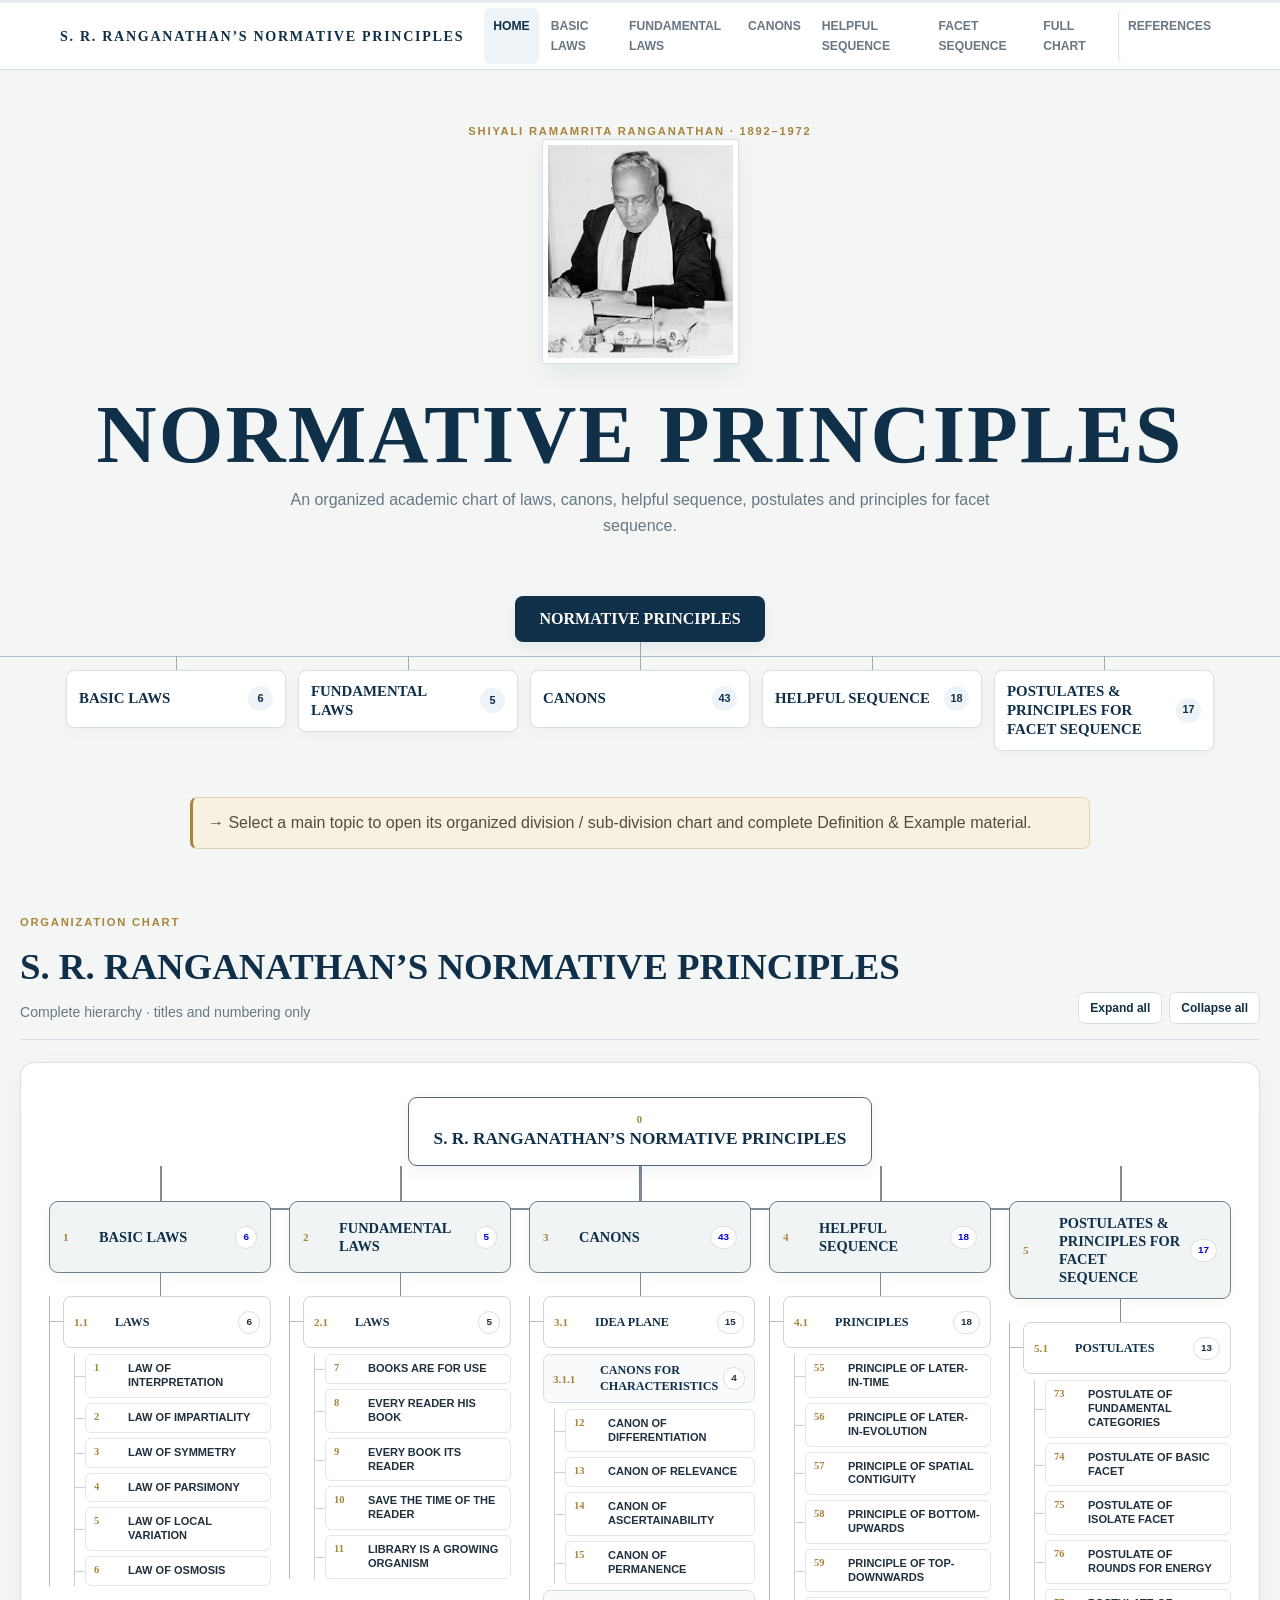
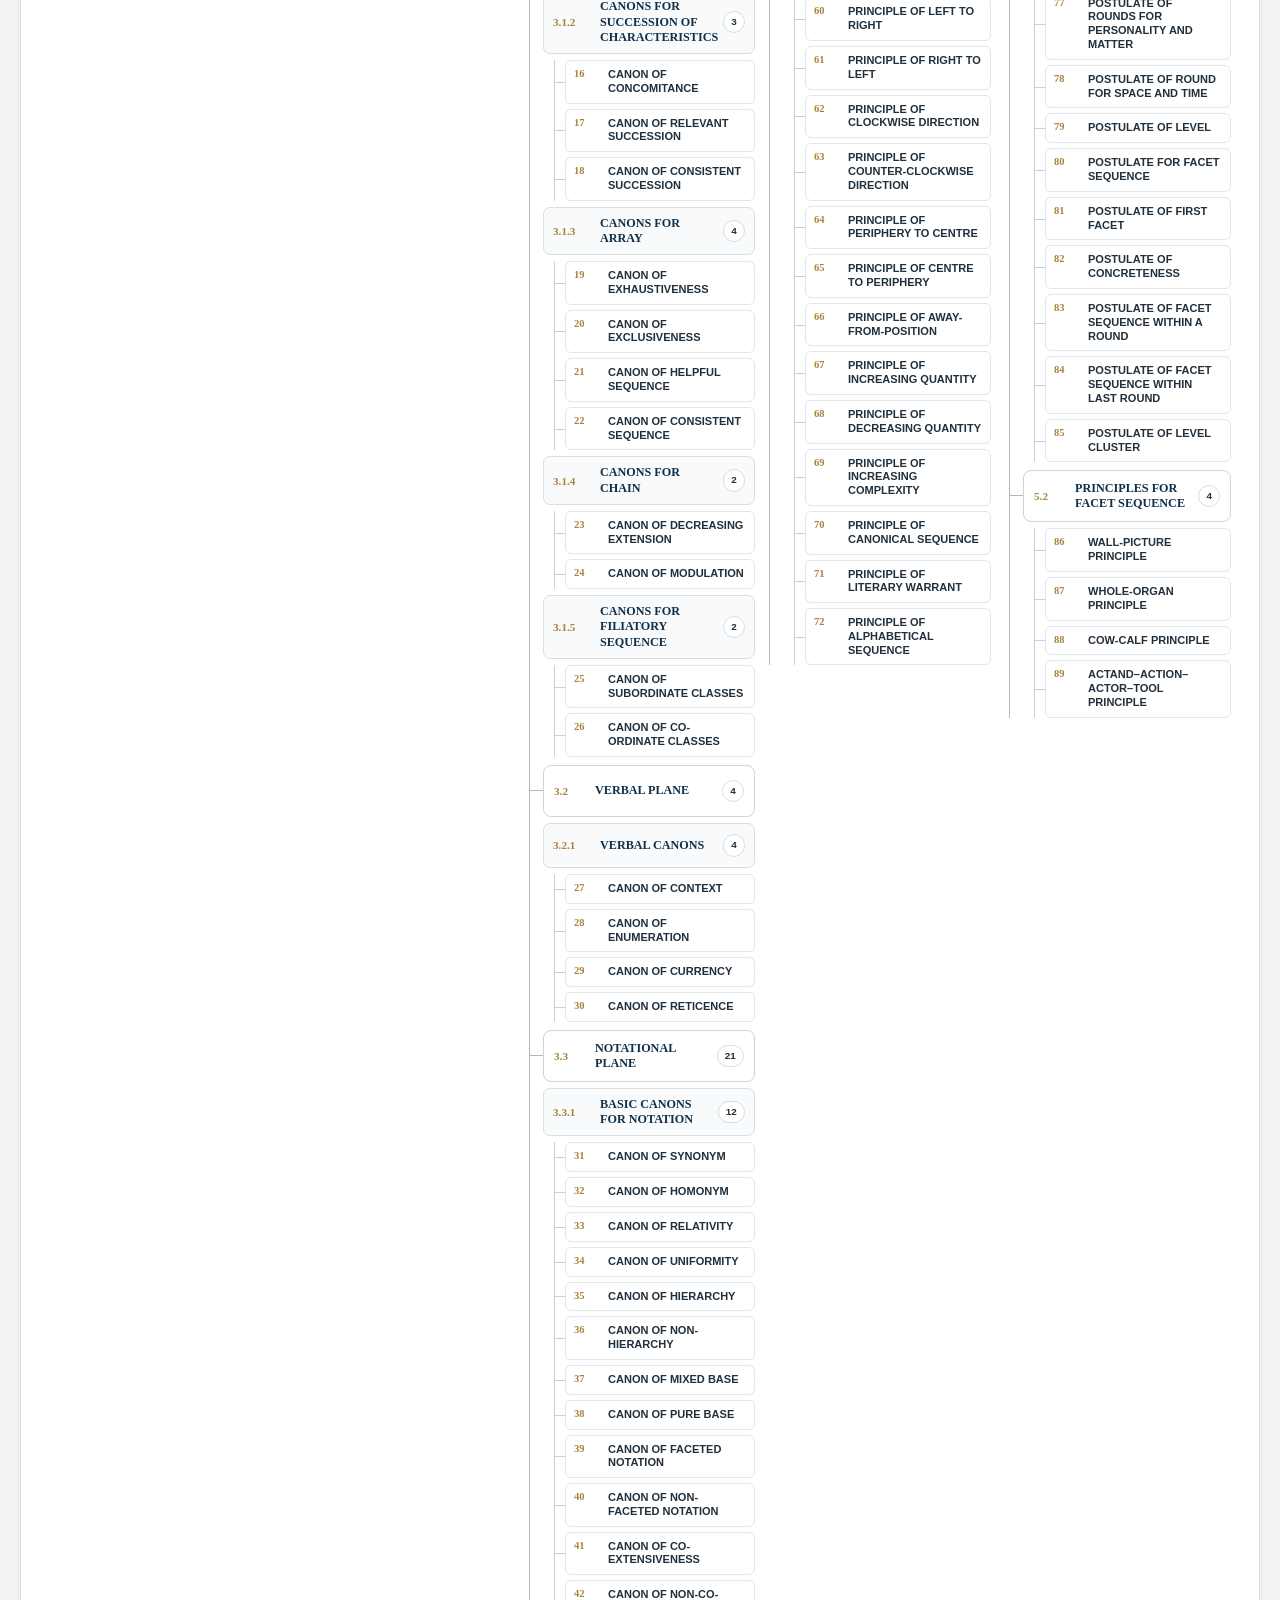
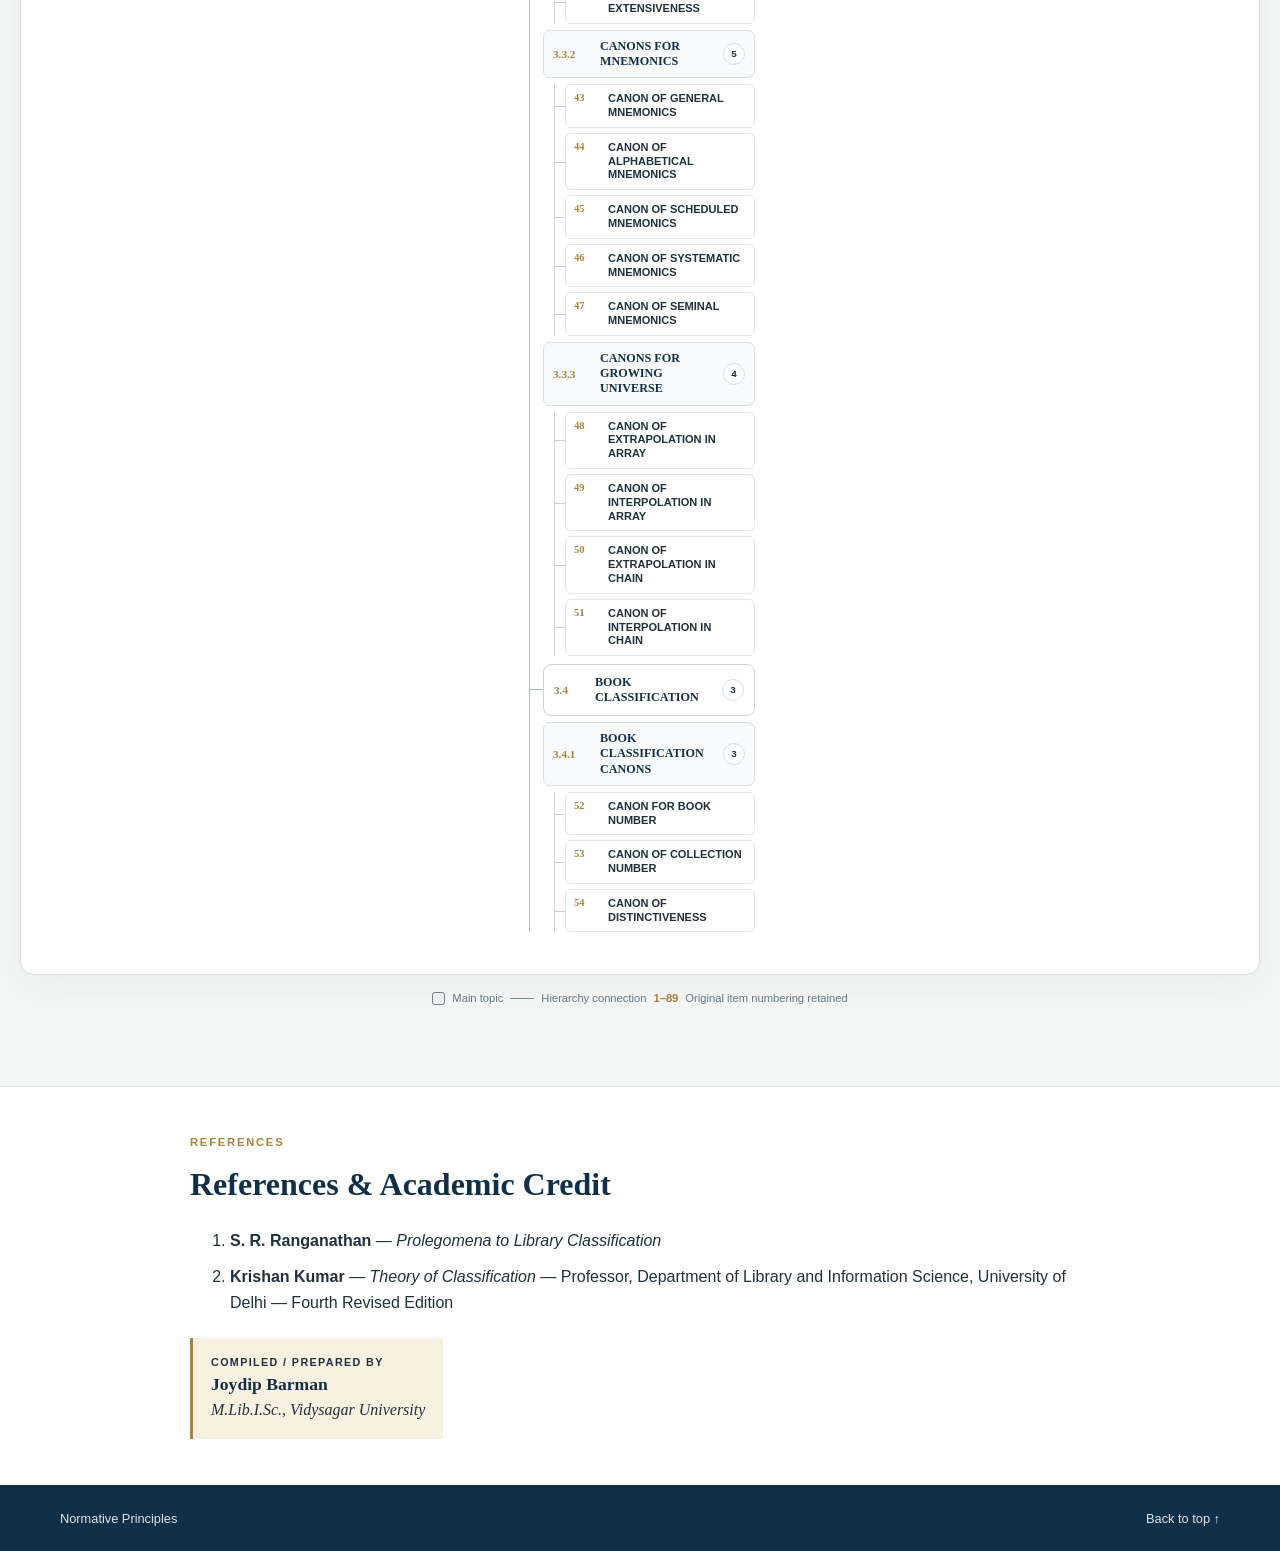
==== index.html @ 0e92a892 "Add files via upload" ====
<!doctype html>
<!DOCTYPE html>
<!DOCTYPE html>
<!DOCTYPE html>
<!DOCTYPE html>
<!DOCTYPE html>
<!DOCTYPE html>
<!DOCTYPE html>
<html lang="en">
 <head>
  <meta charset="utf-8"/>
  <meta content="width=device-width,initial-scale=1" name="viewport"/>
  <title>
   Normative Principles
  </title>
  <link href="style.css" rel="stylesheet"/>
 </head>
 <body id="top">
  <header class="site-header">
   <div class="progress">
    <span>
    </span>
   </div>
   <div class="nav-wrap">
    <a class="brand" href="index.html">
     S. R. RANGANATHAN&rsquo;S NORMATIVE PRINCIPLES
    </a>
    <button aria-controls="nav" aria-expanded="false" aria-label="Open navigation" class="menu-dots" type="button">
     <i>
     </i>
     <i>
     </i>
     <i>
     </i>
    </button>
    <nav id="nav">
     <a class="active" href="index.html">
      HOME
     </a>
     <a class="" href="basic-laws.html">
      BASIC LAWS
     </a>
     <a class="" href="fundamental-laws.html">
      FUNDAMENTAL LAWS
     </a>
     <a class="" href="canons.html">
      CANONS
     </a>
     <a class="" href="helpful-sequence.html">
      HELPFUL SEQUENCE
     </a>
     <a class="" href="facet-sequence.html">
      FACET SEQUENCE
     </a>
     <a href="full-chart.html">
      FULL CHART
     </a>
     <a class="ref-link" href="#references">
      REFERENCES
     </a>
    </nav>
   </div>
  </header>
  <main>
   <section class="home container">
    <div class="eyebrow">
     SHIYALI RAMAMRITA RANGANATHAN &middot; 1892&ndash;1972
    </div>
    <img alt="Shiyali Ramamrita Ranganathan" class="portrait" src="ranganathan.gif"/>
    <h1>
     NORMATIVE PRINCIPLES
    </h1>
    <p class="subtitle">
     An organized academic chart of laws, canons, helpful sequence, postulates and principles for facet sequence.
    </p>
   </section>
   <section aria-label="Normative Principles hierarchy" class="org-chart home-org-chart">
    <div class="org-root">
     NORMATIVE PRINCIPLES
    </div>
    <div class="org-trunk">
    </div>
    <ul class="tree-root home-tree-root">
     <li class="tree-group">
      <a class="tree-branch tree-link" href="basic-laws.html">
       <strong>
        BASIC LAWS
       </strong>
       <span class="tree-count">
        6
       </span>
      </a>
     </li>
     <li class="tree-group">
      <a class="tree-branch tree-link" href="fundamental-laws.html">
       <strong>
        FUNDAMENTAL LAWS
       </strong>
       <span class="tree-count">
        5
       </span>
      </a>
     </li>
     <li class="tree-group">
      <a class="tree-branch tree-link" href="canons.html">
       <strong>
        CANONS
       </strong>
       <span class="tree-count">
        43
       </span>
      </a>
     </li>
     <li class="tree-group">
      <a class="tree-branch tree-link" href="helpful-sequence.html">
       <strong>
        HELPFUL SEQUENCE
       </strong>
       <span class="tree-count">
        18
       </span>
      </a>
     </li>
     <li class="tree-group">
      <a class="tree-branch tree-link" href="facet-sequence.html">
       <strong>
        POSTULATES &amp; PRINCIPLES FOR FACET SEQUENCE
       </strong>
       <span class="tree-count">
        17
       </span>
      </a>
     </li>
    </ul>
   </section>
   <section class="container narrow page-note">
    &rarr; Select a main topic to open its organized division / sub-division chart and complete Definition &amp; Example material.
   </section>
   <section class="dedicated-chart" id="full-tree">
    <div class="dedicated-chart-head">
     <div>
      <div class="label">
       ORGANIZATION CHART
      </div>
      <h2>
       S. R. RANGANATHAN&rsquo;S NORMATIVE PRINCIPLES
      </h2>
      <p>
       Complete hierarchy &middot; titles and numbering only
      </p>
     </div>
     <div class="chart-actions">
      <button class="chart-action" data-chart="expand" type="button">
       Expand all
      </button>
      <button class="chart-action" data-chart="collapse" type="button">
       Collapse all
      </button>
     </div>
    </div>
    <div class="dedicated-chart-canvas">
     <div class="chart-root-box">
      <span>
       0
      </span>
      <strong>
       S. R. RANGANATHAN&rsquo;S NORMATIVE PRINCIPLES
      </strong>
     </div>
     <div class="root-stem">
     </div>
     <div class="main-rail">
     </div>
     <div class="main-cards">
      <article class="org-main-card">
       <a class="org-main-head" href="basic-laws.html">
        <span class="org-main-code">
         1
        </span>
        <span class="org-main-title">
         BASIC LAWS
        </span>
        <span class="org-main-count">
         6
        </span>
       </a>
       <div class="org-main-line">
       </div>
       <div class="org-divisions">
        <div class="org-division">
         <div class="org-division-head">
          <span class="org-code">
           1.1
          </span>
          <strong>
           LAWS
          </strong>
          <span class="org-total">
           6
          </span>
         </div>
         <div class="org-leaves">
          <a class="org-leaf" href="basic-laws.html#item-1">
           <span>
            1
           </span>
           <strong>
            LAW OF INTERPRETATION
           </strong>
          </a>
          <a class="org-leaf" href="basic-laws.html#item-2">
           <span>
            2
           </span>
           <strong>
            LAW OF IMPARTIALITY
           </strong>
          </a>
          <a class="org-leaf" href="basic-laws.html#item-3">
           <span>
            3
           </span>
           <strong>
            LAW OF SYMMETRY
           </strong>
          </a>
          <a class="org-leaf" href="basic-laws.html#item-4">
           <span>
            4
           </span>
           <strong>
            LAW OF PARSIMONY
           </strong>
          </a>
          <a class="org-leaf" href="basic-laws.html#item-5">
           <span>
            5
           </span>
           <strong>
            LAW OF LOCAL VARIATION
           </strong>
          </a>
          <a class="org-leaf" href="basic-laws.html#item-6">
           <span>
            6
           </span>
           <strong>
            LAW OF OSMOSIS
           </strong>
          </a>
         </div>
        </div>
       </div>
      </article>
      <article class="org-main-card">
       <a class="org-main-head" href="fundamental-laws.html">
        <span class="org-main-code">
         2
        </span>
        <span class="org-main-title">
         FUNDAMENTAL LAWS
        </span>
        <span class="org-main-count">
         5
        </span>
       </a>
       <div class="org-main-line">
       </div>
       <div class="org-divisions">
        <div class="org-division">
         <div class="org-division-head">
          <span class="org-code">
           2.1
          </span>
          <strong>
           LAWS
          </strong>
          <span class="org-total">
           5
          </span>
         </div>
         <div class="org-leaves">
          <a class="org-leaf" href="fundamental-laws.html#item-7">
           <span>
            7
           </span>
           <strong>
            BOOKS ARE FOR USE
           </strong>
          </a>
          <a class="org-leaf" href="fundamental-laws.html#item-8">
           <span>
            8
           </span>
           <strong>
            EVERY READER HIS BOOK
           </strong>
          </a>
          <a class="org-leaf" href="fundamental-laws.html#item-9">
           <span>
            9
           </span>
           <strong>
            EVERY BOOK ITS READER
           </strong>
          </a>
          <a class="org-leaf" href="fundamental-laws.html#item-10">
           <span>
            10
           </span>
           <strong>
            SAVE THE TIME OF THE READER
           </strong>
          </a>
          <a class="org-leaf" href="fundamental-laws.html#item-11">
           <span>
            11
           </span>
           <strong>
            LIBRARY IS A GROWING ORGANISM
           </strong>
          </a>
         </div>
        </div>
       </div>
      </article>
      <article class="org-main-card">
       <a class="org-main-head" href="canons.html">
        <span class="org-main-code">
         3
        </span>
        <span class="org-main-title">
         CANONS
        </span>
        <span class="org-main-count">
         43
        </span>
       </a>
       <div class="org-main-line">
       </div>
       <div class="org-divisions">
        <div class="org-division">
         <div class="org-division-head">
          <span class="org-code">
           3.1
          </span>
          <strong>
           IDEA PLANE
          </strong>
          <span class="org-total">
           15
          </span>
         </div>
         <div class="org-subdivision">
          <div class="org-sub-head">
           <span class="org-code">
            3.1.1
           </span>
           <strong>
            CANONS FOR CHARACTERISTICS
           </strong>
           <span class="org-total">
            4
           </span>
          </div>
          <div class="org-leaves">
           <a class="org-leaf" href="canons.html#item-12">
            <span>
             12
            </span>
            <strong>
             CANON OF DIFFERENTIATION
            </strong>
           </a>
           <a class="org-leaf" href="canons.html#item-13">
            <span>
             13
            </span>
            <strong>
             CANON OF RELEVANCE
            </strong>
           </a>
           <a class="org-leaf" href="canons.html#item-14">
            <span>
             14
            </span>
            <strong>
             CANON OF ASCERTAINABILITY
            </strong>
           </a>
           <a class="org-leaf" href="canons.html#item-15">
            <span>
             15
            </span>
            <strong>
             CANON OF PERMANENCE
            </strong>
           </a>
          </div>
         </div>
         <div class="org-subdivision">
          <div class="org-sub-head">
           <span class="org-code">
            3.1.2
           </span>
           <strong>
            CANONS FOR SUCCESSION OF CHARACTERISTICS
           </strong>
           <span class="org-total">
            3
           </span>
          </div>
          <div class="org-leaves">
           <a class="org-leaf" href="canons.html#item-16">
            <span>
             16
            </span>
            <strong>
             CANON OF CONCOMITANCE
            </strong>
           </a>
           <a class="org-leaf" href="canons.html#item-17">
            <span>
             17
            </span>
            <strong>
             CANON OF RELEVANT SUCCESSION
            </strong>
           </a>
           <a class="org-leaf" href="canons.html#item-18">
            <span>
             18
            </span>
            <strong>
             CANON OF CONSISTENT SUCCESSION
            </strong>
           </a>
          </div>
         </div>
         <div class="org-subdivision">
          <div class="org-sub-head">
           <span class="org-code">
            3.1.3
           </span>
           <strong>
            CANONS FOR ARRAY
           </strong>
           <span class="org-total">
            4
           </span>
          </div>
          <div class="org-leaves">
           <a class="org-leaf" href="canons.html#item-19">
            <span>
             19
            </span>
            <strong>
             CANON OF EXHAUSTIVENESS
            </strong>
           </a>
           <a class="org-leaf" href="canons.html#item-20">
            <span>
             20
            </span>
            <strong>
             CANON OF EXCLUSIVENESS
            </strong>
           </a>
           <a class="org-leaf" href="canons.html#item-21">
            <span>
             21
            </span>
            <strong>
             CANON OF HELPFUL SEQUENCE
            </strong>
           </a>
           <a class="org-leaf" href="canons.html#item-22">
            <span>
             22
            </span>
            <strong>
             CANON OF CONSISTENT SEQUENCE
            </strong>
           </a>
          </div>
         </div>
         <div class="org-subdivision">
          <div class="org-sub-head">
           <span class="org-code">
            3.1.4
           </span>
           <strong>
            CANONS FOR CHAIN
           </strong>
           <span class="org-total">
            2
           </span>
          </div>
          <div class="org-leaves">
           <a class="org-leaf" href="canons.html#item-23">
            <span>
             23
            </span>
            <strong>
             CANON OF DECREASING EXTENSION
            </strong>
           </a>
           <a class="org-leaf" href="canons.html#item-24">
            <span>
             24
            </span>
            <strong>
             CANON OF MODULATION
            </strong>
           </a>
          </div>
         </div>
         <div class="org-subdivision">
          <div class="org-sub-head">
           <span class="org-code">
            3.1.5
           </span>
           <strong>
            CANONS FOR FILIATORY SEQUENCE
           </strong>
           <span class="org-total">
            2
           </span>
          </div>
          <div class="org-leaves">
           <a class="org-leaf" href="canons.html#item-25">
            <span>
             25
            </span>
            <strong>
             CANON OF SUBORDINATE CLASSES
            </strong>
           </a>
           <a class="org-leaf" href="canons.html#item-26">
            <span>
             26
            </span>
            <strong>
             CANON OF CO-ORDINATE CLASSES
            </strong>
           </a>
          </div>
         </div>
        </div>
        <div class="org-division">
         <div class="org-division-head">
          <span class="org-code">
           3.2
          </span>
          <strong>
           VERBAL PLANE
          </strong>
          <span class="org-total">
           4
          </span>
         </div>
         <div class="org-subdivision">
          <div class="org-sub-head">
           <span class="org-code">
            3.2.1
           </span>
           <strong>
            VERBAL CANONS
           </strong>
           <span class="org-total">
            4
           </span>
          </div>
          <div class="org-leaves">
           <a class="org-leaf" href="canons.html#item-27">
            <span>
             27
            </span>
            <strong>
             CANON OF CONTEXT
            </strong>
           </a>
           <a class="org-leaf" href="canons.html#item-28">
            <span>
             28
            </span>
            <strong>
             CANON OF ENUMERATION
            </strong>
           </a>
           <a class="org-leaf" href="canons.html#item-29">
            <span>
             29
            </span>
            <strong>
             CANON OF CURRENCY
            </strong>
           </a>
           <a class="org-leaf" href="canons.html#item-30">
            <span>
             30
            </span>
            <strong>
             CANON OF RETICENCE
            </strong>
           </a>
          </div>
         </div>
        </div>
        <div class="org-division">
         <div class="org-division-head">
          <span class="org-code">
           3.3
          </span>
          <strong>
           NOTATIONAL PLANE
          </strong>
          <span class="org-total">
           21
          </span>
         </div>
         <div class="org-subdivision">
          <div class="org-sub-head">
           <span class="org-code">
            3.3.1
           </span>
           <strong>
            BASIC CANONS FOR NOTATION
           </strong>
           <span class="org-total">
            12
           </span>
          </div>
          <div class="org-leaves">
           <a class="org-leaf" href="canons.html#item-31">
            <span>
             31
            </span>
            <strong>
             CANON OF SYNONYM
            </strong>
           </a>
           <a class="org-leaf" href="canons.html#item-32">
            <span>
             32
            </span>
            <strong>
             CANON OF HOMONYM
            </strong>
           </a>
           <a class="org-leaf" href="canons.html#item-33">
            <span>
             33
            </span>
            <strong>
             CANON OF RELATIVITY
            </strong>
           </a>
           <a class="org-leaf" href="canons.html#item-34">
            <span>
             34
            </span>
            <strong>
             CANON OF UNIFORMITY
            </strong>
           </a>
           <a class="org-leaf" href="canons.html#item-35">
            <span>
             35
            </span>
            <strong>
             CANON OF HIERARCHY
            </strong>
           </a>
           <a class="org-leaf" href="canons.html#item-36">
            <span>
             36
            </span>
            <strong>
             CANON OF NON-HIERARCHY
            </strong>
           </a>
           <a class="org-leaf" href="canons.html#item-37">
            <span>
             37
            </span>
            <strong>
             CANON OF MIXED BASE
            </strong>
           </a>
           <a class="org-leaf" href="canons.html#item-38">
            <span>
             38
            </span>
            <strong>
             CANON OF PURE BASE
            </strong>
           </a>
           <a class="org-leaf" href="canons.html#item-39">
            <span>
             39
            </span>
            <strong>
             CANON OF FACETED NOTATION
            </strong>
           </a>
           <a class="org-leaf" href="canons.html#item-40">
            <span>
             40
            </span>
            <strong>
             CANON OF NON-FACETED NOTATION
            </strong>
           </a>
           <a class="org-leaf" href="canons.html#item-41">
            <span>
             41
            </span>
            <strong>
             CANON OF CO-EXTENSIVENESS
            </strong>
           </a>
           <a class="org-leaf" href="canons.html#item-42">
            <span>
             42
            </span>
            <strong>
             CANON OF NON-CO-EXTENSIVENESS
            </strong>
           </a>
          </div>
         </div>
         <div class="org-subdivision">
          <div class="org-sub-head">
           <span class="org-code">
            3.3.2
           </span>
           <strong>
            CANONS FOR MNEMONICS
           </strong>
           <span class="org-total">
            5
           </span>
          </div>
          <div class="org-leaves">
           <a class="org-leaf" href="canons.html#item-43">
            <span>
             43
            </span>
            <strong>
             CANON OF GENERAL MNEMONICS
            </strong>
           </a>
           <a class="org-leaf" href="canons.html#item-44">
            <span>
             44
            </span>
            <strong>
             CANON OF ALPHABETICAL MNEMONICS
            </strong>
           </a>
           <a class="org-leaf" href="canons.html#item-45">
            <span>
             45
            </span>
            <strong>
             CANON OF SCHEDULED MNEMONICS
            </strong>
           </a>
           <a class="org-leaf" href="canons.html#item-46">
            <span>
             46
            </span>
            <strong>
             CANON OF SYSTEMATIC MNEMONICS
            </strong>
           </a>
           <a class="org-leaf" href="canons.html#item-47">
            <span>
             47
            </span>
            <strong>
             CANON OF SEMINAL MNEMONICS
            </strong>
           </a>
          </div>
         </div>
         <div class="org-subdivision">
          <div class="org-sub-head">
           <span class="org-code">
            3.3.3
           </span>
           <strong>
            CANONS FOR GROWING UNIVERSE
           </strong>
           <span class="org-total">
            4
           </span>
          </div>
          <div class="org-leaves">
           <a class="org-leaf" href="canons.html#item-48">
            <span>
             48
            </span>
            <strong>
             CANON OF EXTRAPOLATION IN ARRAY
            </strong>
           </a>
           <a class="org-leaf" href="canons.html#item-49">
            <span>
             49
            </span>
            <strong>
             CANON OF INTERPOLATION IN ARRAY
            </strong>
           </a>
           <a class="org-leaf" href="canons.html#item-50">
            <span>
             50
            </span>
            <strong>
             CANON OF EXTRAPOLATION IN CHAIN
            </strong>
           </a>
           <a class="org-leaf" href="canons.html#item-51">
            <span>
             51
            </span>
            <strong>
             CANON OF INTERPOLATION IN CHAIN
            </strong>
           </a>
          </div>
         </div>
        </div>
        <div class="org-division">
         <div class="org-division-head">
          <span class="org-code">
           3.4
          </span>
          <strong>
           BOOK CLASSIFICATION
          </strong>
          <span class="org-total">
           3
          </span>
         </div>
         <div class="org-subdivision">
          <div class="org-sub-head">
           <span class="org-code">
            3.4.1
           </span>
           <strong>
            BOOK CLASSIFICATION CANONS
           </strong>
           <span class="org-total">
            3
           </span>
          </div>
          <div class="org-leaves">
           <a class="org-leaf" href="canons.html#item-52">
            <span>
             52
            </span>
            <strong>
             CANON FOR BOOK NUMBER
            </strong>
           </a>
           <a class="org-leaf" href="canons.html#item-53">
            <span>
             53
            </span>
            <strong>
             CANON OF COLLECTION NUMBER
            </strong>
           </a>
           <a class="org-leaf" href="canons.html#item-54">
            <span>
             54
            </span>
            <strong>
             CANON OF DISTINCTIVENESS
            </strong>
           </a>
          </div>
         </div>
        </div>
       </div>
      </article>
      <article class="org-main-card">
       <a class="org-main-head" href="helpful-sequence.html">
        <span class="org-main-code">
         4
        </span>
        <span class="org-main-title">
         HELPFUL SEQUENCE
        </span>
        <span class="org-main-count">
         18
        </span>
       </a>
       <div class="org-main-line">
       </div>
       <div class="org-divisions">
        <div class="org-division">
         <div class="org-division-head">
          <span class="org-code">
           4.1
          </span>
          <strong>
           PRINCIPLES
          </strong>
          <span class="org-total">
           18
          </span>
         </div>
         <div class="org-leaves">
          <a class="org-leaf" href="helpful-sequence.html#item-55">
           <span>
            55
           </span>
           <strong>
            PRINCIPLE OF LATER-IN-TIME
           </strong>
          </a>
          <a class="org-leaf" href="helpful-sequence.html#item-56">
           <span>
            56
           </span>
           <strong>
            PRINCIPLE OF LATER-IN-EVOLUTION
           </strong>
          </a>
          <a class="org-leaf" href="helpful-sequence.html#item-57">
           <span>
            57
           </span>
           <strong>
            PRINCIPLE OF SPATIAL CONTIGUITY
           </strong>
          </a>
          <a class="org-leaf" href="helpful-sequence.html#item-58">
           <span>
            58
           </span>
           <strong>
            PRINCIPLE OF BOTTOM-UPWARDS
           </strong>
          </a>
          <a class="org-leaf" href="helpful-sequence.html#item-59">
           <span>
            59
           </span>
           <strong>
            PRINCIPLE OF TOP-DOWNWARDS
           </strong>
          </a>
          <a class="org-leaf" href="helpful-sequence.html#item-60">
           <span>
            60
           </span>
           <strong>
            PRINCIPLE OF LEFT TO RIGHT
           </strong>
          </a>
          <a class="org-leaf" href="helpful-sequence.html#item-61">
           <span>
            61
           </span>
           <strong>
            PRINCIPLE OF RIGHT TO LEFT
           </strong>
          </a>
          <a class="org-leaf" href="helpful-sequence.html#item-62">
           <span>
            62
           </span>
           <strong>
            PRINCIPLE OF CLOCKWISE DIRECTION
           </strong>
          </a>
          <a class="org-leaf" href="helpful-sequence.html#item-63">
           <span>
            63
           </span>
           <strong>
            PRINCIPLE OF COUNTER-CLOCKWISE DIRECTION
           </strong>
          </a>
          <a class="org-leaf" href="helpful-sequence.html#item-64">
           <span>
            64
           </span>
           <strong>
            PRINCIPLE OF PERIPHERY TO CENTRE
           </strong>
          </a>
          <a class="org-leaf" href="helpful-sequence.html#item-65">
           <span>
            65
           </span>
           <strong>
            PRINCIPLE OF CENTRE TO PERIPHERY
           </strong>
          </a>
          <a class="org-leaf" href="helpful-sequence.html#item-66">
           <span>
            66
           </span>
           <strong>
            PRINCIPLE OF AWAY-FROM-POSITION
           </strong>
          </a>
          <a class="org-leaf" href="helpful-sequence.html#item-67">
           <span>
            67
           </span>
           <strong>
            PRINCIPLE OF INCREASING QUANTITY
           </strong>
          </a>
          <a class="org-leaf" href="helpful-sequence.html#item-68">
           <span>
            68
           </span>
           <strong>
            PRINCIPLE OF DECREASING QUANTITY
           </strong>
          </a>
          <a class="org-leaf" href="helpful-sequence.html#item-69">
           <span>
            69
           </span>
           <strong>
            PRINCIPLE OF INCREASING COMPLEXITY
           </strong>
          </a>
          <a class="org-leaf" href="helpful-sequence.html#item-70">
           <span>
            70
           </span>
           <strong>
            PRINCIPLE OF CANONICAL SEQUENCE
           </strong>
          </a>
          <a class="org-leaf" href="helpful-sequence.html#item-71">
           <span>
            71
           </span>
           <strong>
            PRINCIPLE OF LITERARY WARRANT
           </strong>
          </a>
          <a class="org-leaf" href="helpful-sequence.html#item-72">
           <span>
            72
           </span>
           <strong>
            PRINCIPLE OF ALPHABETICAL SEQUENCE
           </strong>
          </a>
         </div>
        </div>
       </div>
      </article>
      <article class="org-main-card">
       <a class="org-main-head" href="facet-sequence.html">
        <span class="org-main-code">
         5
        </span>
        <span class="org-main-title">
         POSTULATES &amp; PRINCIPLES FOR FACET SEQUENCE
        </span>
        <span class="org-main-count">
         17
        </span>
       </a>
       <div class="org-main-line">
       </div>
       <div class="org-divisions">
        <div class="org-division">
         <div class="org-division-head">
          <span class="org-code">
           5.1
          </span>
          <strong>
           POSTULATES
          </strong>
          <span class="org-total">
           13
          </span>
         </div>
         <div class="org-leaves">
          <a class="org-leaf" href="facet-sequence.html#item-73">
           <span>
            73
           </span>
           <strong>
            POSTULATE OF FUNDAMENTAL CATEGORIES
           </strong>
          </a>
          <a class="org-leaf" href="facet-sequence.html#item-74">
           <span>
            74
           </span>
           <strong>
            POSTULATE OF BASIC FACET
           </strong>
          </a>
          <a class="org-leaf" href="facet-sequence.html#item-75">
           <span>
            75
           </span>
           <strong>
            POSTULATE OF ISOLATE FACET
           </strong>
          </a>
          <a class="org-leaf" href="facet-sequence.html#item-76">
           <span>
            76
           </span>
           <strong>
            POSTULATE OF ROUNDS FOR ENERGY
           </strong>
          </a>
          <a class="org-leaf" href="facet-sequence.html#item-77">
           <span>
            77
           </span>
           <strong>
            POSTULATE OF ROUNDS FOR PERSONALITY AND MATTER
           </strong>
          </a>
          <a class="org-leaf" href="facet-sequence.html#item-78">
           <span>
            78
           </span>
           <strong>
            POSTULATE OF ROUND FOR SPACE AND TIME
           </strong>
          </a>
          <a class="org-leaf" href="facet-sequence.html#item-79">
           <span>
            79
           </span>
           <strong>
            POSTULATE OF LEVEL
           </strong>
          </a>
          <a class="org-leaf" href="facet-sequence.html#item-80">
           <span>
            80
           </span>
           <strong>
            POSTULATE FOR FACET SEQUENCE
           </strong>
          </a>
          <a class="org-leaf" href="facet-sequence.html#item-81">
           <span>
            81
           </span>
           <strong>
            POSTULATE OF FIRST FACET
           </strong>
          </a>
          <a class="org-leaf" href="facet-sequence.html#item-82">
           <span>
            82
           </span>
           <strong>
            POSTULATE OF CONCRETENESS
           </strong>
          </a>
          <a class="org-leaf" href="facet-sequence.html#item-83">
           <span>
            83
           </span>
           <strong>
            POSTULATE OF FACET SEQUENCE WITHIN A ROUND
           </strong>
          </a>
          <a class="org-leaf" href="facet-sequence.html#item-84">
           <span>
            84
           </span>
           <strong>
            POSTULATE OF FACET SEQUENCE WITHIN LAST ROUND
           </strong>
          </a>
          <a class="org-leaf" href="facet-sequence.html#item-85">
           <span>
            85
           </span>
           <strong>
            POSTULATE OF LEVEL CLUSTER
           </strong>
          </a>
         </div>
        </div>
        <div class="org-division">
         <div class="org-division-head">
          <span class="org-code">
           5.2
          </span>
          <strong>
           PRINCIPLES FOR FACET SEQUENCE
          </strong>
          <span class="org-total">
           4
          </span>
         </div>
         <div class="org-leaves">
          <a class="org-leaf" href="facet-sequence.html#item-86">
           <span>
            86
           </span>
           <strong>
            WALL-PICTURE PRINCIPLE
           </strong>
          </a>
          <a class="org-leaf" href="facet-sequence.html#item-87">
           <span>
            87
           </span>
           <strong>
            WHOLE-ORGAN PRINCIPLE
           </strong>
          </a>
          <a class="org-leaf" href="facet-sequence.html#item-88">
           <span>
            88
           </span>
           <strong>
            COW-CALF PRINCIPLE
           </strong>
          </a>
          <a class="org-leaf" href="facet-sequence.html#item-89">
           <span>
            89
           </span>
           <strong>
            ACTAND&ndash;ACTION&ndash;ACTOR&ndash;TOOL PRINCIPLE
           </strong>
          </a>
         </div>
        </div>
       </div>
      </article>
     </div>
    </div>
    <div class="chart-key">
     <span class="key-box">
     </span>
     Main topic
     <span class="key-line">
     </span>
     Hierarchy connection
     <span class="key-number">
      1&ndash;89
     </span>
     Original item numbering retained
    </div>
   </section>
  </main>
  <section class="references" id="references">
   <div class="container narrow">
    <div class="label">
     REFERENCES
    </div>
    <h2>
     References &amp; Academic Credit
    </h2>
    <ol>
     <li>
      <strong>
       S. R. Ranganathan
      </strong>
      &mdash;
      <em>
       Prolegomena to Library Classification
      </em>
     </li>
     <li>
      <strong>
       Krishan Kumar
      </strong>
      &mdash;
      <em>
       Theory of Classification
      </em>
      &mdash; Professor, Department of Library and Information Science, University of Delhi &mdash; Fourth Revised Edition
     </li>
    </ol>
    <div class="credit">
     <span>
      COMPILED / PREPARED BY
     </span>
     <strong>
      Joydip Barman
     </strong>
     <em>
      M.Lib.I.Sc., Vidysagar University
     </em>
    </div>
   </div>
  </section>
  <footer>
   <div class="container footer-in">
    <span>
     Normative Principles
    </span>
    <a href="#top">
     Back to top &uarr;
    </a>
   </div>
  </footer>
  <script src="site.js">
  </script>
 </body>
</html>
---- style.css ----
*{box-sizing:border-box}html{scroll-behavior:smooth}:root{--navy:#102f49;--ink:#20303d;--gold:#a9833a;--paper:#f4f6f5;--line:#d7dee4;--muted:#687783;--soft:#edf3f6;--cream:#f8f1e2;--max:1160px}body{margin:0;background:var(--paper);color:var(--ink);font:16px/1.65 Inter,Segoe UI,Arial,sans-serif}.container{width:min(var(--max),calc(100% - 40px));margin:auto}.narrow{max-width:900px}.site-header{position:sticky;top:0;z-index:50;background:#fffffff5;border-bottom:1px solid var(--line);backdrop-filter:blur(10px)}.progress{height:3px;background:#e8ecef}.progress span{display:block;width:0;height:100%;background:var(--gold)}.nav-wrap{min-height:66px;width:min(var(--max),calc(100% - 40px));margin:auto;display:flex;align-items:center;gap:20px}.brand{font:700 .88rem Georgia,serif;letter-spacing:.12em;color:var(--navy);text-decoration:none;white-space:nowrap}nav{margin-left:auto;display:flex;gap:3px}nav a{font-size:.76rem;font-weight:800;color:var(--muted);text-decoration:none;padding:8px 9px;border-radius:6px}nav a:hover,nav a.active{background:var(--soft);color:var(--navy)}.menu-btn{display:none;margin-left:auto;background:#fff;border:1px solid var(--line);border-radius:7px;padding:8px 11px;color:var(--navy);font-weight:800}.hero{padding:58px 0 34px}.eyebrow,.label{font-size:.7rem;letter-spacing:.16em;font-weight:900;color:var(--gold)}h1,h2,h3{font-family:Georgia,"Times New Roman",serif;color:var(--navy)}.hero h1{font-size:clamp(2.2rem,5vw,4rem);line-height:1.08;margin:7px 0 13px}.hero p{max-width:780px;color:var(--muted);margin:0}.chart{margin:12px auto 48px}.chart-root{width:max-content;max-width:100%;margin:auto;background:var(--navy);color:#fff;padding:14px 22px;border-radius:8px;text-align:center;font:700 1rem Georgia,serif}.connector{width:1px;height:27px;background:#aab6bf;margin:auto}.branches{display:grid;grid-template-columns:repeat(auto-fit,minmax(220px,1fr));gap:11px;position:relative}.branches:before{content:"";position:absolute;left:10%;right:10%;top:-14px;height:1px;background:#aab6bf}.branch{position:relative;background:#fff;border:1px solid var(--line);border-radius:9px;padding:14px 15px;text-decoration:none;min-height:72px;box-shadow:0 4px 13px #102f4908}.branch:before{content:"";position:absolute;top:-14px;left:50%;height:14px;width:1px;background:#aab6bf}.branch strong{display:block;color:var(--navy);font:700 1rem Georgia,serif}.branch small{color:var(--muted);font-size:.76rem}.page-note{background:var(--cream);border:1px solid #e1d3b4;border-left:3px solid var(--gold);padding:12px 15px;border-radius:7px;margin-bottom:25px;color:#514c40}.section{margin:42px 0}.section-head{display:flex;align-items:end;gap:13px;border-bottom:1px solid var(--line);padding-bottom:9px;margin-bottom:14px}.section-head h2{margin:0;font-size:1.6rem}.section-head span{font-size:.7rem;color:var(--gold);font-weight:900}.items{display:grid;gap:11px}.item{background:#fff;border:1px solid var(--line);border-radius:9px;padding:20px;display:grid;grid-template-columns:40px 1fr;gap:16px;scroll-margin-top:88px}.num{width:38px;height:38px;background:var(--navy);color:#fff;border-radius:7px;display:grid;place-items:center;font:700 .82rem Georgia,serif}.item h3{font-size:1.1rem;line-height:1.3;margin:0 0 10px}.definition{background:#f5f7f8;border:1px solid #e1e6ea;padding:11px 13px;border-radius:7px;white-space:pre-line}.example{background:var(--cream);border:1px solid #e5d8bd;border-left:3px solid var(--gold);padding:11px 13px;border-radius:7px;margin-top:8px;white-space:pre-line}.definition b,.example b{color:var(--navy)}.tools{display:flex;justify-content:space-between;align-items:center;background:#fff;border:1px solid var(--line);border-radius:8px;padding:11px 13px;margin:15px 0}.search{width:300px;max-width:55%;padding:8px 10px;border:1px solid #bcc7cf;border-radius:6px;font:inherit}.hidden{display:none}.references{margin-top:30px;background:#fff;border-top:1px solid var(--line);padding:46px 0}.references h2{margin:7px 0 17px;font-size:2rem}.references li{margin:9px 0}.credit{margin-top:22px;padding:16px 18px;border-left:3px solid var(--gold);background:var(--cream);display:grid;gap:2px;width:max-content;max-width:100%}.credit span{font-size:.67rem;font-weight:900;letter-spacing:.13em}.credit strong{font:700 1.1rem Georgia,serif;color:var(--navy)}.credit em{font-family:Georgia,serif}footer{background:var(--navy);color:#dce5eb}.footer-in{min-height:66px;display:flex;justify-content:space-between;align-items:center;font-size:.8rem}.footer-in a{color:#dce5eb;text-decoration:none}.home{text-align:center;padding:52px 0 30px}.portrait{width:195px;height:223px;object-fit:cover;border:5px solid #fff;outline:1px solid var(--line);box-shadow:0 9px 24px #102f4914}.home h1{font-size:clamp(2.7rem,7vw,5.2rem);margin:20px 0 10px;line-height:1.02;letter-spacing:.025em}.subtitle{color:var(--muted);max-width:760px;margin:auto}.home-chart{margin-top:35px}.home .branch:last-child{grid-column:1/-1;max-width:520px;width:100%;justify-self:center}@media(max-width:900px){.menu-btn{display:block}nav{display:none;position:absolute;left:20px;right:20px;top:69px;background:#fff;border:1px solid var(--line);padding:8px;border-radius:8px;box-shadow:0 12px 30px #102f4914}nav.open{display:grid;grid-template-columns:1fr 1fr}.branches{grid-template-columns:1fr}.branches:before,.branch:before{display:none}}@media(max-width:620px){.container,.nav-wrap{width:min(var(--max),calc(100% - 24px))}.hero{padding-top:35px}.item{grid-template-columns:1fr;padding:17px}.tools{flex-direction:column;align-items:stretch}.search{max-width:none;width:100%}.home{padding-top:34px}.home h1{font-size:2.35rem}.credit{width:100%}}
/* ORGANIZED HIERARCHY CHART */
.org-chart{margin:22px 0 46px;padding:4px 0 0;overflow-x:auto}
.org-root{position:relative;width:max-content;max-width:100%;margin:0 auto;background:var(--navy);color:#fff;padding:14px 25px;border-radius:8px;text-align:center;font:700 1.02rem Georgia,"Times New Roman",serif;box-shadow:0 7px 18px #102f4914}
.org-trunk{height:28px;width:1px;background:#9eabb4;margin:0 auto}
.tree-root,.tree-root ul{list-style:none;margin:0;padding:0}
.tree-root{display:flex;justify-content:center;gap:12px;position:relative;min-width:max-content}
.tree-root>.tree-group{position:relative;width:220px}
.tree-root>.tree-group:before{content:"";position:absolute;top:-14px;left:50%;height:14px;width:1px;background:#9eabb4}
.tree-root>.tree-group:after{content:"";position:absolute;top:-14px;left:calc(50% - 50vw);right:calc(50% - 50vw);height:1px;background:#b2bdc4;z-index:-1}
.tree-root>.tree-group:first-child:after{left:50%}
.tree-root>.tree-group:last-child:after{right:50%}
.tree-branch{display:flex;align-items:center;gap:8px;background:#fff;border:1px solid var(--line);border-radius:8px;min-height:58px;padding:11px 12px;box-shadow:0 4px 13px #102f4908;color:var(--navy)}
.tree-link{text-decoration:none}
.tree-branch strong{font:700 .93rem/1.28 Georgia,"Times New Roman",serif;flex:1}
.tree-count{margin-left:auto;min-width:25px;height:25px;border-radius:50%;display:grid;place-items:center;background:var(--soft);color:var(--blue);font-size:.68rem;font-weight:900}
.tree-toggle{width:18px;height:18px;border:1px solid #c6d0d6;border-radius:4px;display:grid;place-items:center;color:var(--gold);font-weight:900;flex:0 0 18px}
.tree-group>ul{margin-top:10px;padding-left:18px;border-left:1px solid #b7c1c8;display:grid;gap:6px}
.tree-group>ul .tree-group{position:relative}
.tree-group>ul .tree-group:before{content:"";position:absolute;left:-18px;top:29px;width:18px;height:1px;background:#b7c1c8}
.tree-group>ul .tree-group>ul{margin-top:7px}
.tree-leaf{display:flex;align-items:flex-start;gap:8px;background:#fdfefe;border:1px solid #e2e7ea;border-radius:6px;padding:8px 9px;text-decoration:none;color:var(--ink);font-size:.78rem;line-height:1.35}
.tree-leaf:hover,.tree-link:hover{border-color:#aebdc7;background:var(--soft)}
.tree-num{flex:0 0 25px;font:700 .72rem Georgia,serif;color:var(--gold);padding-top:1px}
.home-org-chart{overflow:visible}
.home-tree-root{min-width:0}
@media(max-width:1000px){
  .org-chart{overflow-x:auto;padding-bottom:10px}
  .tree-root{justify-content:flex-start}
  .tree-root>.tree-group{width:205px}
}
@media(max-width:620px){
  .org-chart{margin-left:-6px;margin-right:-6px}
  .org-root{font-size:.92rem;padding:12px 17px}
  .tree-root>.tree-group{width:190px}
  .tree-branch strong{font-size:.84rem}
}

/* FINAL FULL HIERARCHY CHART */
.menu-dots{display:none;width:40px;height:40px;border:1px solid var(--line);border-radius:8px;background:#fff;align-items:center;justify-content:center;gap:3px;cursor:pointer}
.menu-dots i{display:block;width:4px;height:4px;border-radius:50%;background:var(--navy)}
.ref-link{border-left:1px solid var(--line);margin-left:5px}
.full-tree-section{width:min(var(--max),calc(100% - 40px));margin:52px auto 70px}
.full-tree-heading{display:flex;align-items:end;justify-content:space-between;gap:20px;border-bottom:1px solid var(--line);padding-bottom:16px;margin-bottom:20px}
.full-tree-heading h2{margin:6px 0 4px;font-size:clamp(1.55rem,3vw,2.25rem)}
.full-tree-heading p{margin:0;color:var(--muted);font-size:.88rem}
.tree-all{border:1px solid var(--line);background:#fff;color:var(--navy);border-radius:7px;padding:9px 12px;font-weight:800;cursor:pointer;white-space:nowrap}
.full-tree-frame{background:#fff;border:1px solid var(--line);border-radius:14px;padding:28px 30px;box-shadow:0 7px 25px #102f4908;overflow-x:auto}
.full-tree-root{width:max-content;max-width:100%;margin:auto;background:var(--navy);color:#fff;border-radius:8px;padding:14px 22px;text-align:center;font:700 1.02rem Georgia,serif}
.full-tree-line{height:28px;width:1px;background:#a7b3bc;margin:auto}
.full-tree-list{list-style:none;margin:0;padding:0;display:grid;grid-template-columns:repeat(5,minmax(170px,1fr));gap:10px;position:relative;min-width:920px}
.full-tree-list:before{content:"";position:absolute;top:-14px;left:10%;right:10%;height:1px;background:#aab6bf}
.ft-main{position:relative}
.ft-main:before{content:"";position:absolute;top:-14px;left:50%;width:1px;height:14px;background:#aab6bf}
.ft-main-head,.ft-division-head,.ft-sub-head{display:flex;align-items:center;gap:7px;border:1px solid var(--line);background:#fbfcfd;border-radius:8px;padding:10px 9px;min-height:52px}
.ft-main-head{background:#f4f7f8;border-top:3px solid var(--gold)}
.ft-main-head a{text-decoration:none;flex:1}.ft-main-head strong,.ft-division-head strong,.ft-sub-head strong{font:700 .83rem/1.3 Georgia,serif;color:var(--navy);flex:1}
.ft-main-head>span,.ft-division-head>span,.ft-sub-head>span{font-size:.65rem;font-weight:900;color:var(--gold)}
.ft-toggle{width:19px;height:19px;flex:0 0 19px;border:1px solid #c7d0d6;border-radius:4px;background:#fff;color:var(--gold);font-weight:900;cursor:pointer;line-height:1}
.ft-main>ul,.ft-division>ul,.ft-sub>ul{list-style:none;margin:7px 0 0;padding-left:13px;border-left:1px solid #bcc6cc;display:grid;gap:5px}
.ft-division-head,.ft-sub-head{min-height:45px;background:#fff}
.ft-sub-head{min-height:40px;background:#f9fafb}
.ft-leaf{display:flex;gap:7px;align-items:flex-start;text-decoration:none;color:var(--ink);font-size:.72rem;line-height:1.3;padding:6px 7px;border:1px solid #e5e9ec;border-radius:6px;background:#fff}
.ft-leaf:hover{background:var(--soft);border-color:#b8c5cd}
.ft-leaf span{flex:0 0 23px;color:var(--gold);font-weight:900;font-family:Georgia,serif}
.full-tree-frame ul[hidden]{display:none}
@media(max-width:900px){
 .menu-dots{display:flex;margin-left:auto}
 .site-header nav{display:none}
 .site-header nav.open{display:grid;grid-template-columns:1fr 1fr;position:absolute;left:20px;right:20px;top:69px;background:#fff;border:1px solid var(--line);padding:8px;border-radius:9px;box-shadow:0 12px 30px #102f4914}
 .site-header nav.open .ref-link{border-left:0;margin-left:0}
 .full-tree-section{width:min(100% - 24px,var(--max))}
}
@media(max-width:620px){
 .brand{font-size:.73rem;letter-spacing:.06em;max-width:calc(100% - 55px);white-space:normal;line-height:1.2}
 .site-header nav.open{grid-template-columns:1fr}
 .full-tree-heading{display:block}
 .tree-all{margin-top:12px}
 .full-tree-frame{padding:20px 14px}
}

/* NUMBERED FULL ORGANIZED CHART */
.numbered-chart{padding:30px 34px;background:linear-gradient(180deg,#fff,#fbfcfd)}
.num-tree-main,.num-tree-list{list-style:none;margin:0;padding:0}
.num-tree-main{display:grid;grid-template-columns:repeat(5,minmax(180px,1fr));gap:12px;position:relative;min-width:980px}
.num-tree-main:before{content:"";position:absolute;top:-15px;left:10%;right:10%;height:1px;background:#aab6bf}
.num-tree-main>.num-group{position:relative}
.num-tree-main>.num-group:before{content:"";position:absolute;top:-15px;left:50%;width:1px;height:15px;background:#aab6bf}
.num-head{display:flex;align-items:center;gap:7px;min-height:56px;padding:9px 10px;background:#f5f8fa;border:1px solid #ccd7de;border-top:3px solid var(--gold);border-radius:8px}
.num-head a{flex:1;text-decoration:none}
.num-head strong,.num-head a{font:700 .82rem/1.25 Georgia,serif;color:var(--navy)}
.num-head .code,.num-subhead .code{font:700 .69rem Georgia,serif;color:var(--gold);min-width:29px}
.num-count{margin-left:auto;background:var(--soft);color:var(--blue);border-radius:12px;padding:2px 7px;font-size:.62rem;font-weight:900}
.num-toggle{width:19px;height:19px;flex:0 0 19px;border:1px solid #c5d0d6;background:#fff;border-radius:4px;color:var(--gold);font-weight:900;cursor:pointer}
.num-tree-list{margin:7px 0 0 12px;padding-left:12px;border-left:1px solid #b8c3ca;display:grid;gap:6px}
.num-group>.num-tree-list>.num-group:before{content:"";position:absolute;left:-13px;top:28px;width:12px;height:1px;background:#b8c3ca}
.num-group{position:relative}
.num-subhead{display:flex;align-items:center;gap:7px;min-height:43px;padding:8px 9px;background:#fff;border:1px solid var(--line);border-radius:7px}
.num-subhead strong{flex:1;color:var(--navy);font:700 .78rem/1.25 Georgia,serif}
.num-leaf{display:flex;gap:8px;align-items:flex-start;padding:7px 8px;background:#fff;border:1px solid #e1e7ea;border-radius:6px;text-decoration:none;color:var(--ink);font-size:.7rem;line-height:1.3}
.num-leaf:hover{background:var(--soft);border-color:#b6c4cc}
.num-leaf span{flex:0 0 27px;color:var(--gold);font:700 .69rem Georgia,serif}
.num-leaf b{font-weight:650}
.root-number{display:inline-grid;place-items:center;width:23px;height:23px;margin-right:7px;border-radius:50%;background:#fff;color:var(--navy);font:700 .68rem Georgia,serif}
@media(max-width:900px){.numbered-chart{padding:22px 16px}.num-tree-main{justify-content:start}}

/* ORG-CHART VISUAL — reference-style hierarchy */
.org-section{margin-top:58px}
.org-canvas{background:#fff;border:1px solid var(--line);border-radius:16px;padding:34px 26px 42px;overflow-x:auto;box-shadow:0 10px 30px #102f490a}
.org-root{width:max-content;max-width:100%;margin:0 auto;background:var(--navy);color:#fff;border-radius:8px;padding:14px 24px;display:flex;align-items:center;gap:9px;font:700 1rem Georgia,serif;box-shadow:0 5px 14px #102f4912}
.root-code{display:inline-grid;place-items:center;width:23px;height:23px;background:#fff;color:var(--navy);border-radius:50%;font-size:.68rem}
.root-stem{height:32px;width:1px;background:#8f9da7;margin:0 auto}
.org-columns{display:grid;grid-template-columns:repeat(5,minmax(205px,1fr));gap:12px;min-width:1080px;position:relative}
.org-columns:before{content:"";position:absolute;left:10%;right:10%;top:0;height:1px;background:#8f9da7}
.org-column{position:relative;padding-top:15px}
.org-column:before{content:"";position:absolute;top:0;left:50%;height:15px;width:1px;background:#8f9da7}
.org-main{min-height:68px;background:#f4f6f7;border:1px solid #bfcbd2;border-top:3px solid var(--gold);border-radius:8px;padding:11px 10px;display:flex;align-items:center;gap:7px;text-decoration:none;box-shadow:0 4px 12px #102f4908}
.org-main-code{color:var(--gold);font:700 .8rem Georgia,serif}
.org-main-title{color:var(--navy);font:700 .88rem/1.25 Georgia,serif;flex:1}
.org-badge{font:800 .62rem Inter,Arial,sans-serif;color:var(--blue);background:#eaf0f3;border-radius:12px;padding:3px 7px;white-space:nowrap}
.org-stem{height:22px;width:1px;background:#a5b1b9;margin:0 auto}
.org-divisions{display:grid;gap:10px}
.org-division{position:relative}
.org-division:before{content:"";position:absolute;top:-10px;left:50%;height:10px;width:1px;background:#a5b1b9}
.org-division-head{display:flex;align-items:center;gap:6px;min-height:50px;padding:9px;background:#fff;border:1px solid #cbd5db;border-radius:7px}
.org-division-head strong{font:700 .78rem/1.25 Georgia,serif;color:var(--navy);flex:1}
.org-code{font:700 .65rem Georgia,serif;color:var(--gold);min-width:31px}
.org-division-body{border-left:1px solid #b5c0c7;margin:5px 0 0 13px;padding-left:10px;display:grid;gap:7px}
.org-sub{position:relative}
.org-sub:before{content:"";position:absolute;left:-11px;top:22px;width:10px;height:1px;background:#b5c0c7}
.org-sub-head{display:flex;align-items:center;gap:5px;min-height:42px;background:#f8fafb;border:1px solid #d7dfe4;border-radius:6px;padding:7px}
.org-sub-head strong{font:700 .72rem/1.25 Georgia,serif;color:var(--navy);flex:1}
.org-leaves{display:grid;gap:4px;margin-top:4px}
.org-leaf{display:flex;align-items:flex-start;gap:6px;padding:6px 7px;background:#fff;border:1px solid #e2e7ea;border-radius:5px;text-decoration:none;color:var(--ink);font-size:.66rem;line-height:1.25}
.org-leaf:hover{background:var(--soft);border-color:#aebdc6}
.org-num{flex:0 0 25px;color:var(--gold);font:700 .62rem Georgia,serif}
.org-actions{display:flex;gap:8px}
.org-section .tree-all{background:#fff;border:1px solid var(--line)}
@media(max-width:900px){
 .org-canvas{padding:26px 18px 35px}
 .org-columns{grid-template-columns:repeat(5,200px)}
 .full-tree-heading{align-items:flex-start}
}
@media(max-width:620px){
 .org-section{margin-top:38px}
 .org-canvas{border-radius:10px;padding:20px 12px 28px}
 .org-root{font-size:.86rem;padding:12px 16px}
 .org-columns{min-width:1000px}
}

/* DEDICATED CLASSIC ORGANIZATION CHART */
.dedicated-chart{width:min(1500px,calc(100% - 40px));margin:64px auto 78px}.dedicated-chart-head{display:flex;align-items:flex-end;justify-content:space-between;gap:20px;margin-bottom:22px;padding-bottom:15px;border-bottom:1px solid var(--line)}.dedicated-chart-head h2{margin:6px 0 3px;font-size:clamp(1.5rem,3vw,2.3rem)}.dedicated-chart-head p{margin:0;color:var(--muted);font-size:.88rem}.chart-actions{display:flex;gap:7px;flex-wrap:wrap}.chart-action{background:#fff;border:1px solid var(--line);border-radius:7px;padding:8px 11px;color:var(--navy);font-size:.75rem;font-weight:800;cursor:pointer}.dedicated-chart-canvas{position:relative;background:#fff;border:1px solid var(--line);border-radius:14px;padding:34px 28px 42px;overflow-x:auto;box-shadow:0 12px 32px #102f490b}.chart-root-box{position:relative;z-index:2;width:max-content;max-width:100%;margin:auto;min-width:310px;padding:16px 25px;background:#fff;border:1.5px solid #526675;border-radius:9px;text-align:center;box-shadow:0 5px 15px #102f4910}.chart-root-box span{display:block;color:var(--gold);font:800 .66rem Georgia,serif;letter-spacing:.1em;margin-bottom:4px}.chart-root-box strong{display:block;color:var(--navy);font:700 1.08rem Georgia,serif}.root-stem{height:35px;width:1.5px;background:#71808a;margin:auto}.main-rail{position:absolute;top:145px;left:10%;right:10%;height:1.5px;background:#7f8d95}.main-cards{position:relative;display:grid;grid-template-columns:repeat(5,minmax(220px,1fr));gap:18px;min-width:1160px}.org-main-card{position:relative}.org-main-card:before{content:"";position:absolute;top:-35px;left:50%;width:1.5px;height:35px;background:#7f8d95}.org-main-head{position:relative;z-index:2;display:grid;grid-template-columns:28px 1fr auto;align-items:center;gap:8px;min-height:72px;padding:12px 13px;background:#f1f4f5;border:1.5px solid #71818c;border-radius:9px;text-decoration:none;box-shadow:0 4px 12px #102f4909}.org-main-head:hover{background:#eaf0f3}.org-main-code,.org-code{font:800 .7rem Georgia,serif;color:var(--gold)}.org-main-title{font:700 .9rem/1.25 Georgia,serif;color:var(--navy)}.org-main-count,.org-total{background:#fff;border:1px solid #d6dfe4;border-radius:12px;padding:2px 7px;color:var(--blue);font-size:.62rem;font-weight:900}.org-main-line{height:23px;width:1px;background:#7f8d95;margin:auto}.org-divisions{position:relative;padding-left:13px;border-left:1px solid #aeb9c0;display:grid;gap:8px}.org-division{position:relative}.org-division:before{content:"";position:absolute;left:-14px;top:25px;width:14px;height:1px;background:#aeb9c0}.org-division-head{display:grid;grid-template-columns:35px 1fr auto;align-items:center;gap:6px;min-height:52px;padding:9px 10px;background:#fff;border:1px solid #cbd5db;border-radius:8px}.org-division-head strong,.org-sub-head strong{font:700 .76rem/1.25 Georgia,serif;color:var(--navy)}.org-leaves{display:grid;gap:5px;margin:6px 0 0 11px;padding-left:10px;border-left:1px solid #c8d1d6}.org-subdivision{margin-top:6px}.org-sub-head{display:grid;grid-template-columns:42px 1fr auto;align-items:center;gap:5px;min-height:45px;padding:8px 9px;background:#f8fafb;border:1px solid #d7dfe3;border-radius:7px}.org-leaf{position:relative;display:grid;grid-template-columns:29px 1fr;gap:5px;padding:7px 8px;background:#fff;border:1px solid #e0e6e9;border-radius:6px;text-decoration:none;color:var(--ink);font-size:.69rem;line-height:1.25}.org-leaf:before{content:"";position:absolute;left:-11px;top:50%;width:10px;height:1px;background:#c8d1d6}.org-leaf span{color:var(--gold);font:800 .66rem Georgia,serif}.org-leaf strong{font-weight:650}.org-leaf:hover{background:var(--soft);border-color:#b7c5cd}.chart-key{display:flex;justify-content:center;align-items:center;gap:7px;flex-wrap:wrap;color:var(--muted);font-size:.7rem;padding-top:14px}.key-box{width:13px;height:13px;background:#f1f4f5;border:1px solid #71818c;border-radius:3px}.key-line{width:24px;height:1px;background:#7f8d95}.key-number{color:var(--gold);font-weight:900}.dedicated-chart-canvas.is-collapsed .org-divisions{display:none}.dedicated-chart-canvas.is-collapsed .org-main-line{height:0}@media(max-width:1100px){.dedicated-chart{width:calc(100% - 24px)}.dedicated-chart-head{display:block}.chart-actions{margin-top:12px}}@media(max-width:620px){.dedicated-chart-canvas{padding:28px 14px 34px}.chart-root-box{min-width:260px}.main-cards{min-width:1080px}.dedicated-chart-head h2{font-size:1.4rem}}

/* FULL CHART PAGE */
.chart-page-hero{width:min(1180px,calc(100% - 40px));margin:58px auto 8px;text-align:center}.chart-page-hero h1{margin:7px 0 10px;font-size:clamp(2rem,4.2vw,3.3rem)}.chart-page-hero p{max-width:760px;margin:auto;color:var(--muted)}.full-chart-page{margin-top:30px}.full-chart-page .dedicated-chart-canvas{min-height:520px}
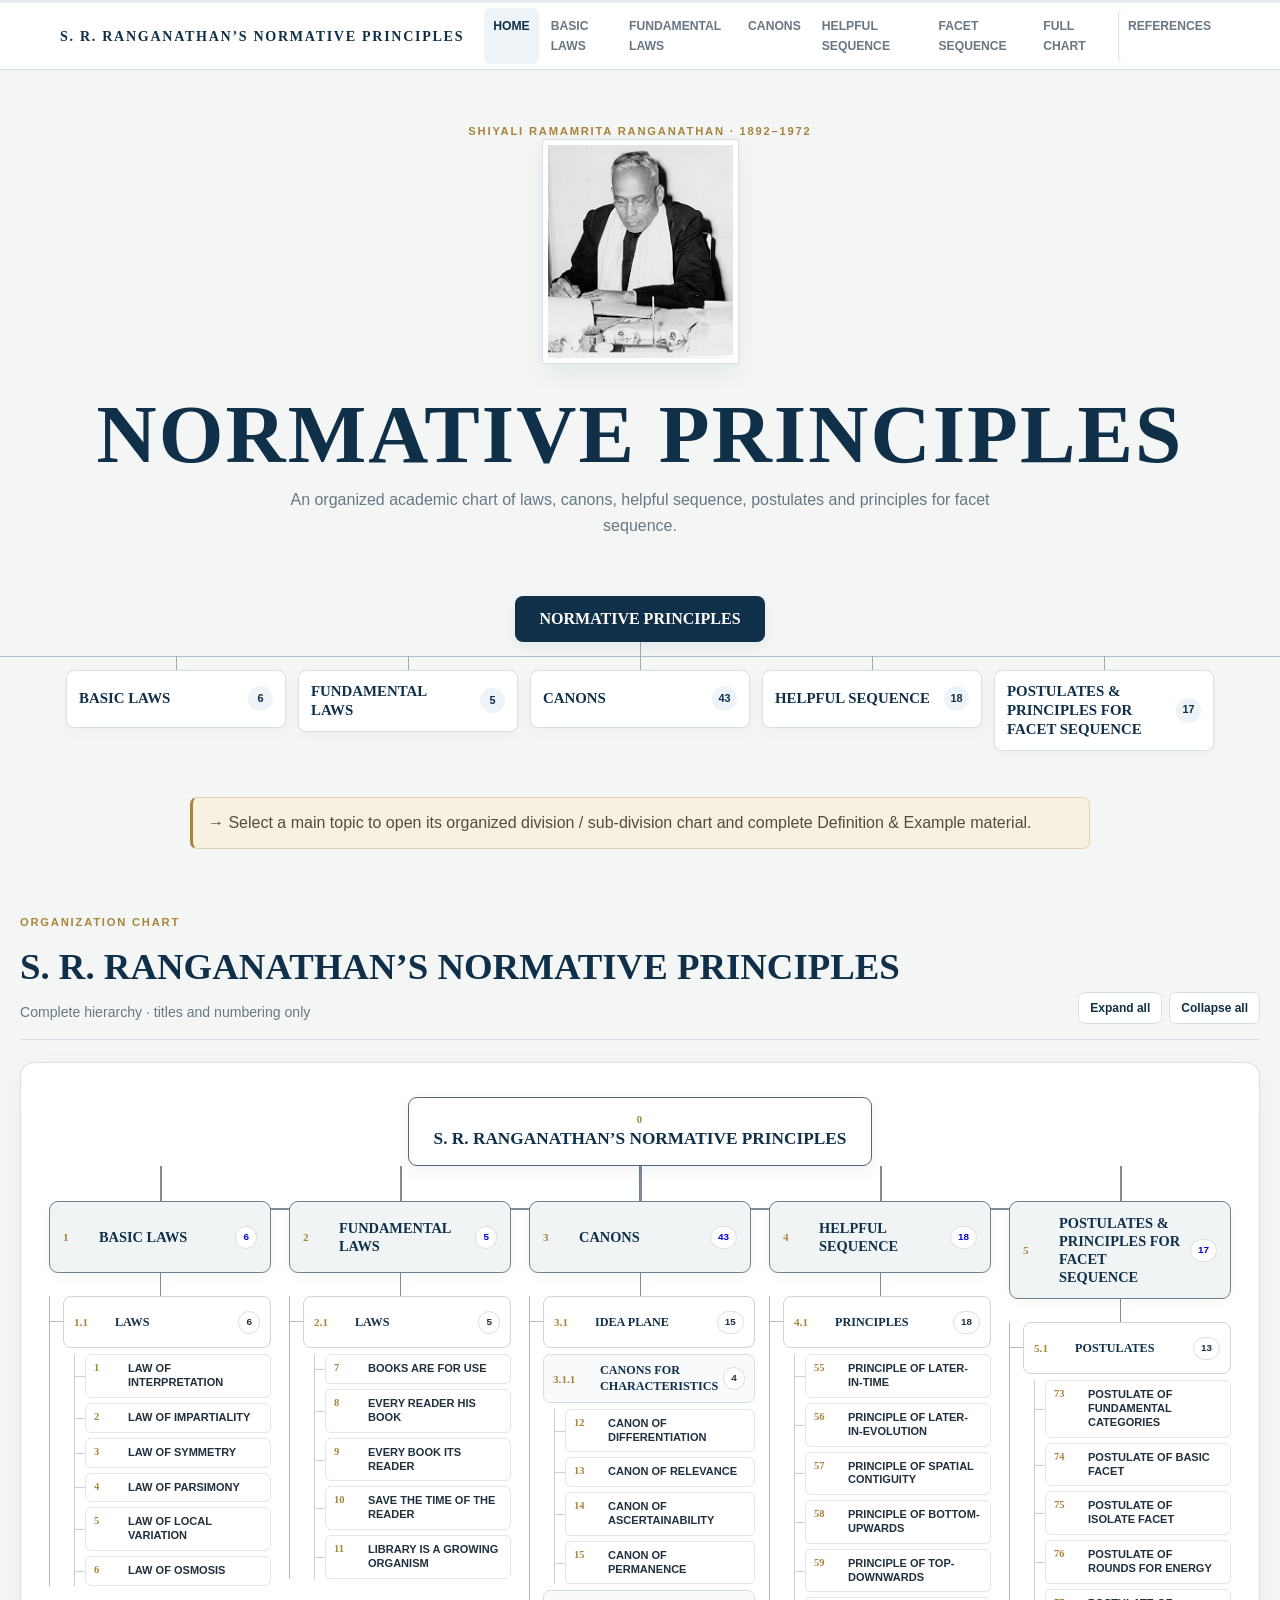
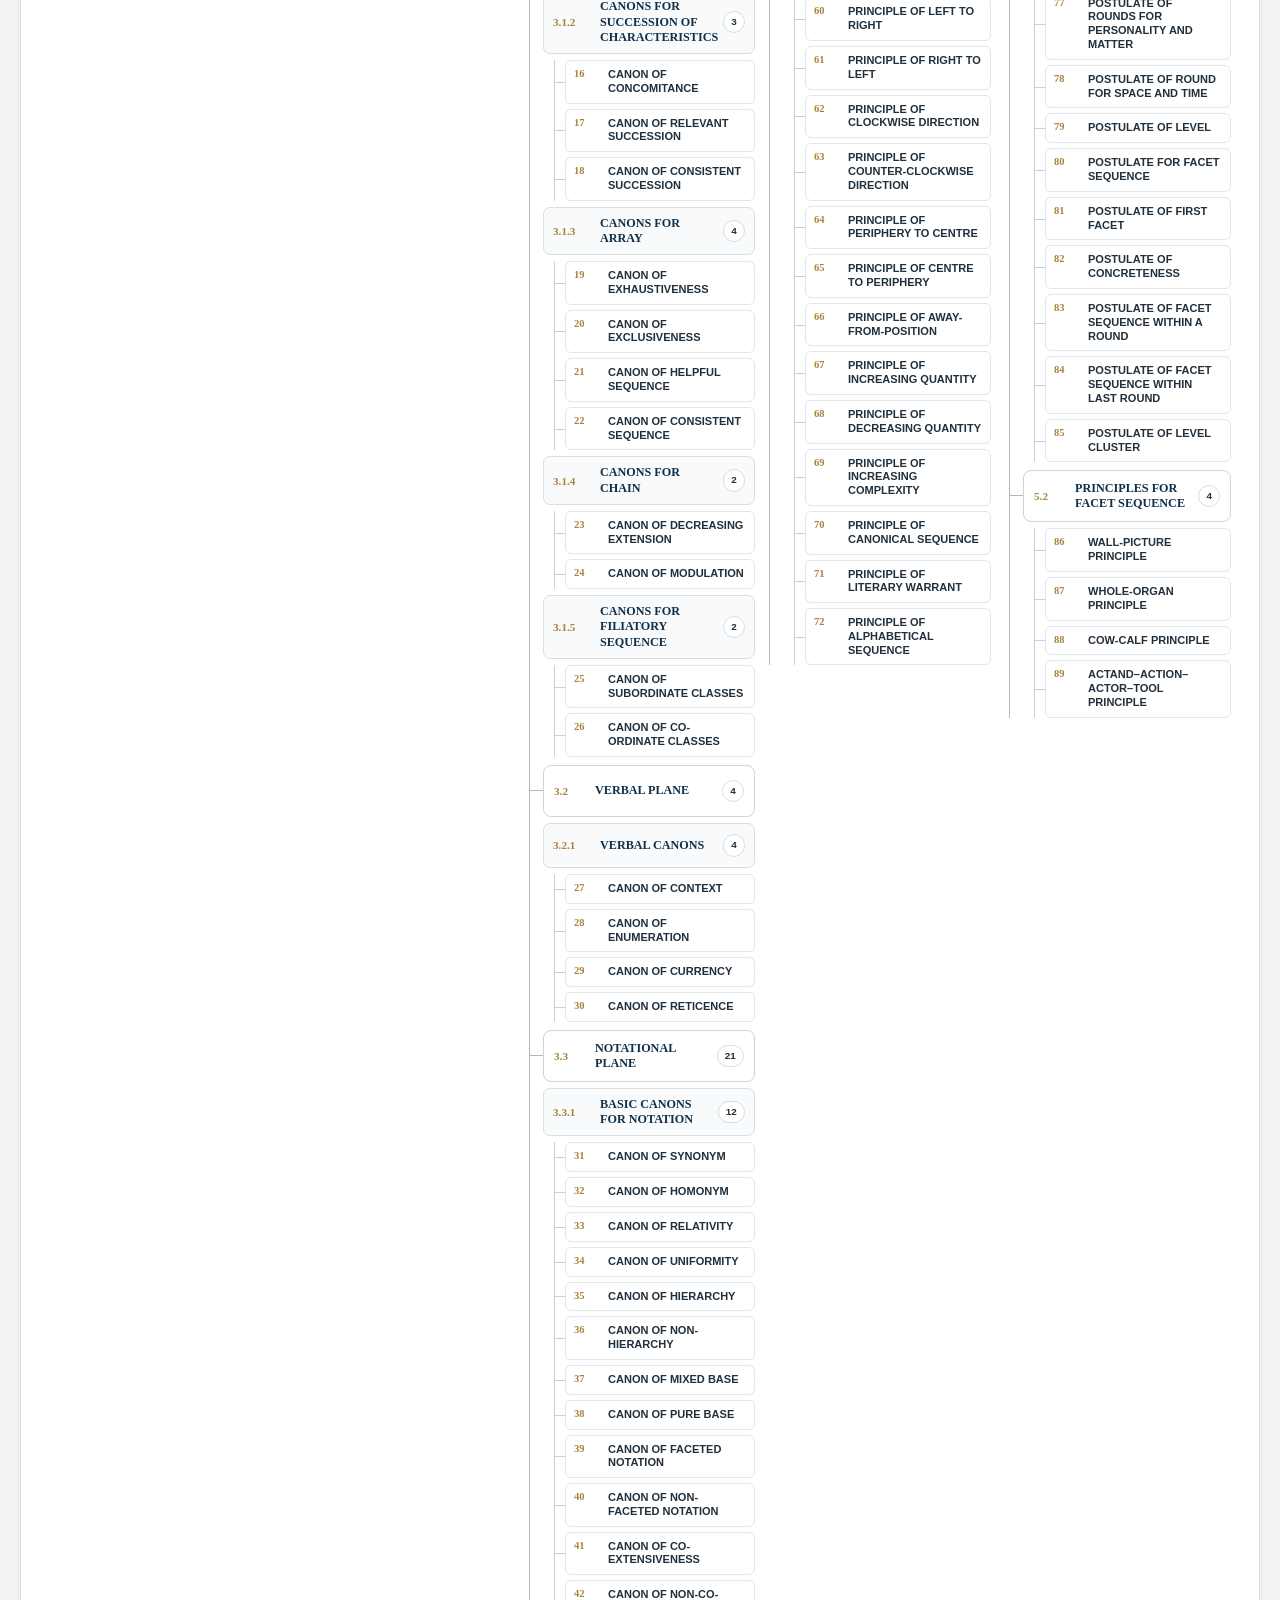
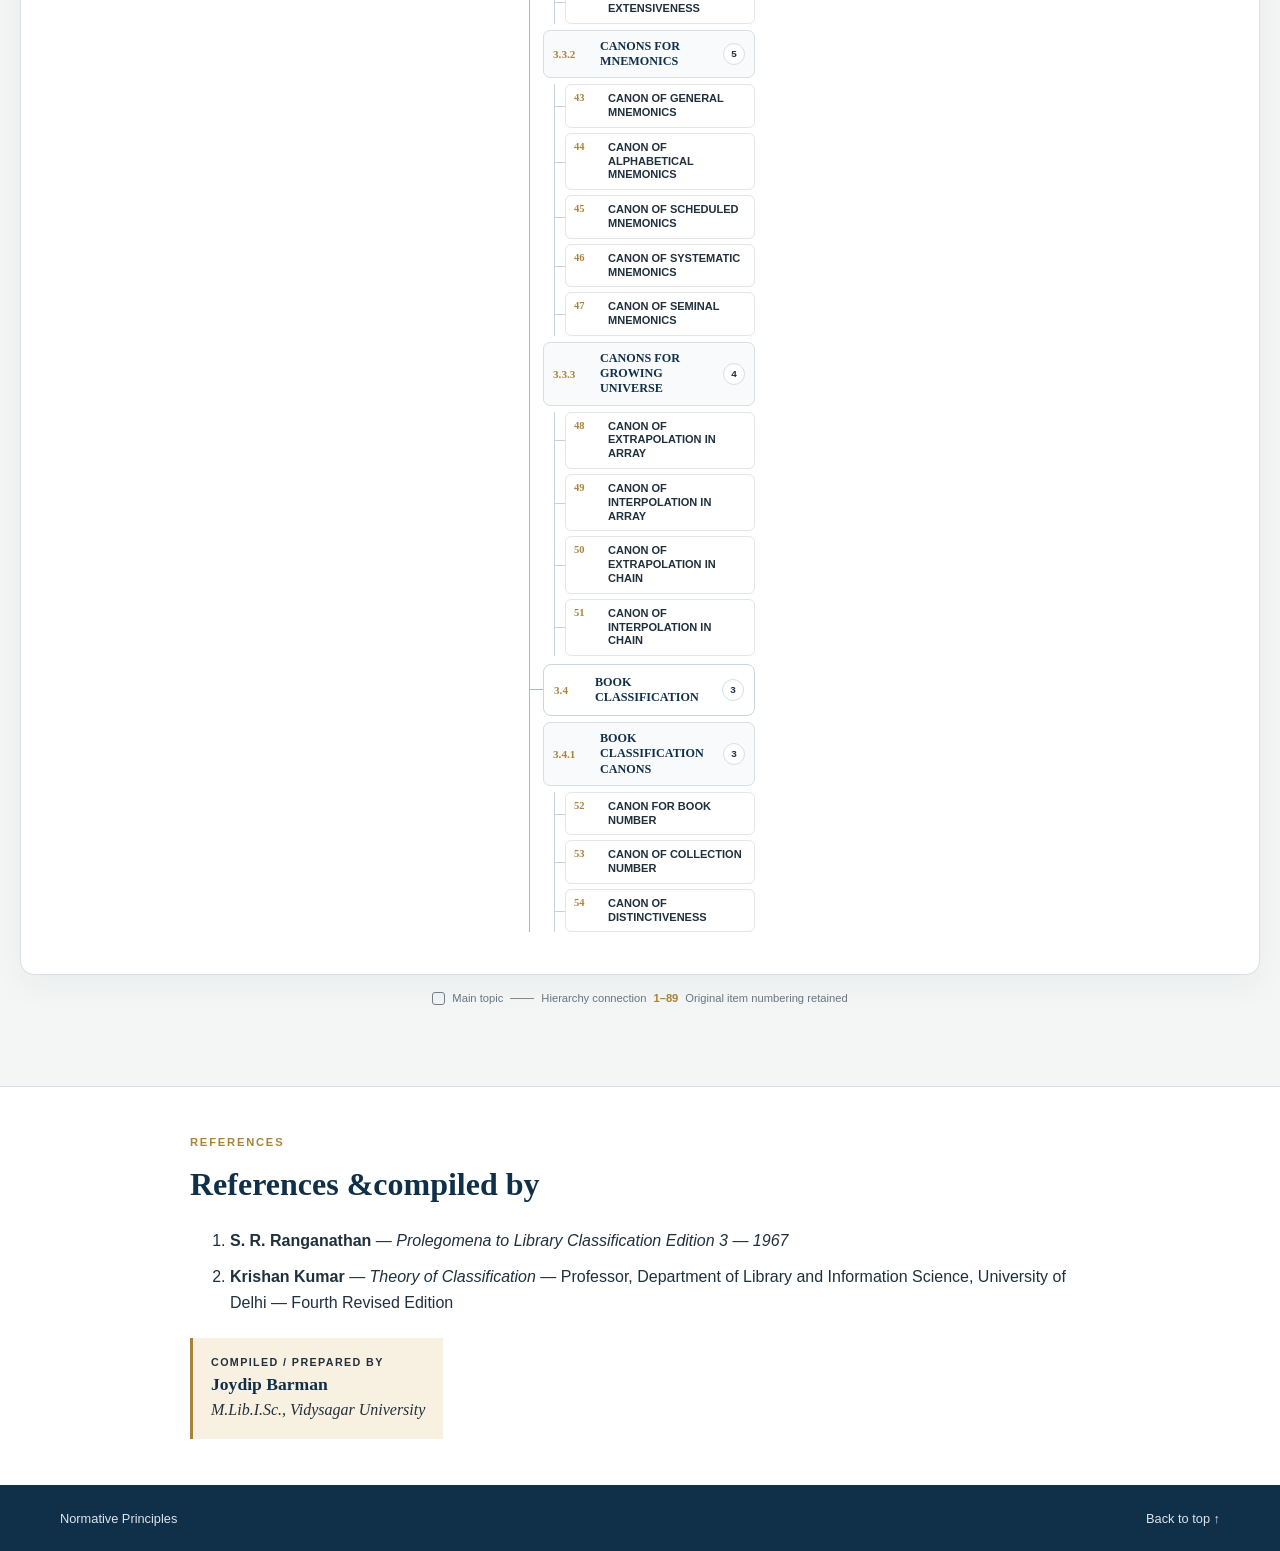
==== commit e5619c45: "Update references section in index.html" ====
--- a/index.html
+++ b/index.html
@@ -1268,7 +1268,7 @@
      REFERENCES
     </div>
     <h2>
-     References &amp; Academic Credit
+     References &amp;compiled by
     </h2>
     <ol>
      <li>
@@ -1277,7 +1277,7 @@
       </strong>
       &mdash;
       <em>
-       Prolegomena to Library Classification
+       Prolegomena to Library Classification Edition 3 — 1967
       </em>
      </li>
      <li>
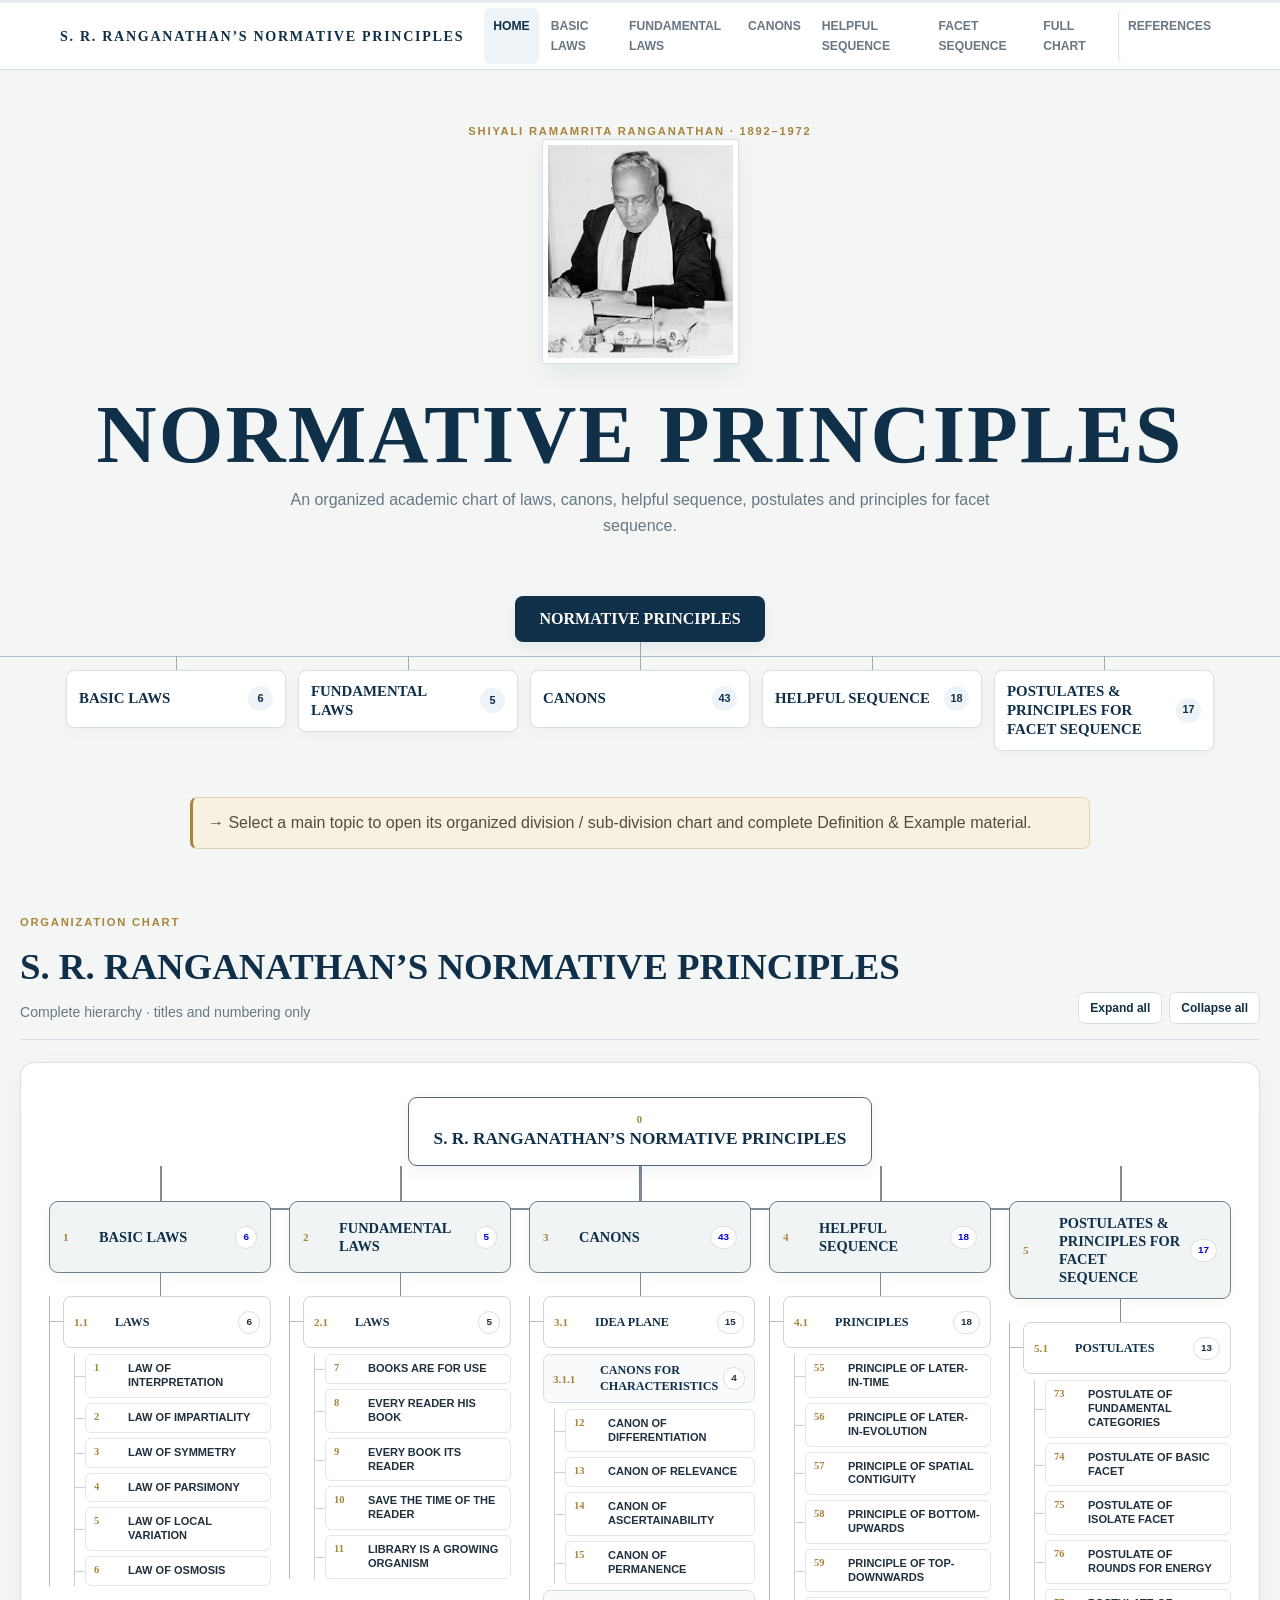
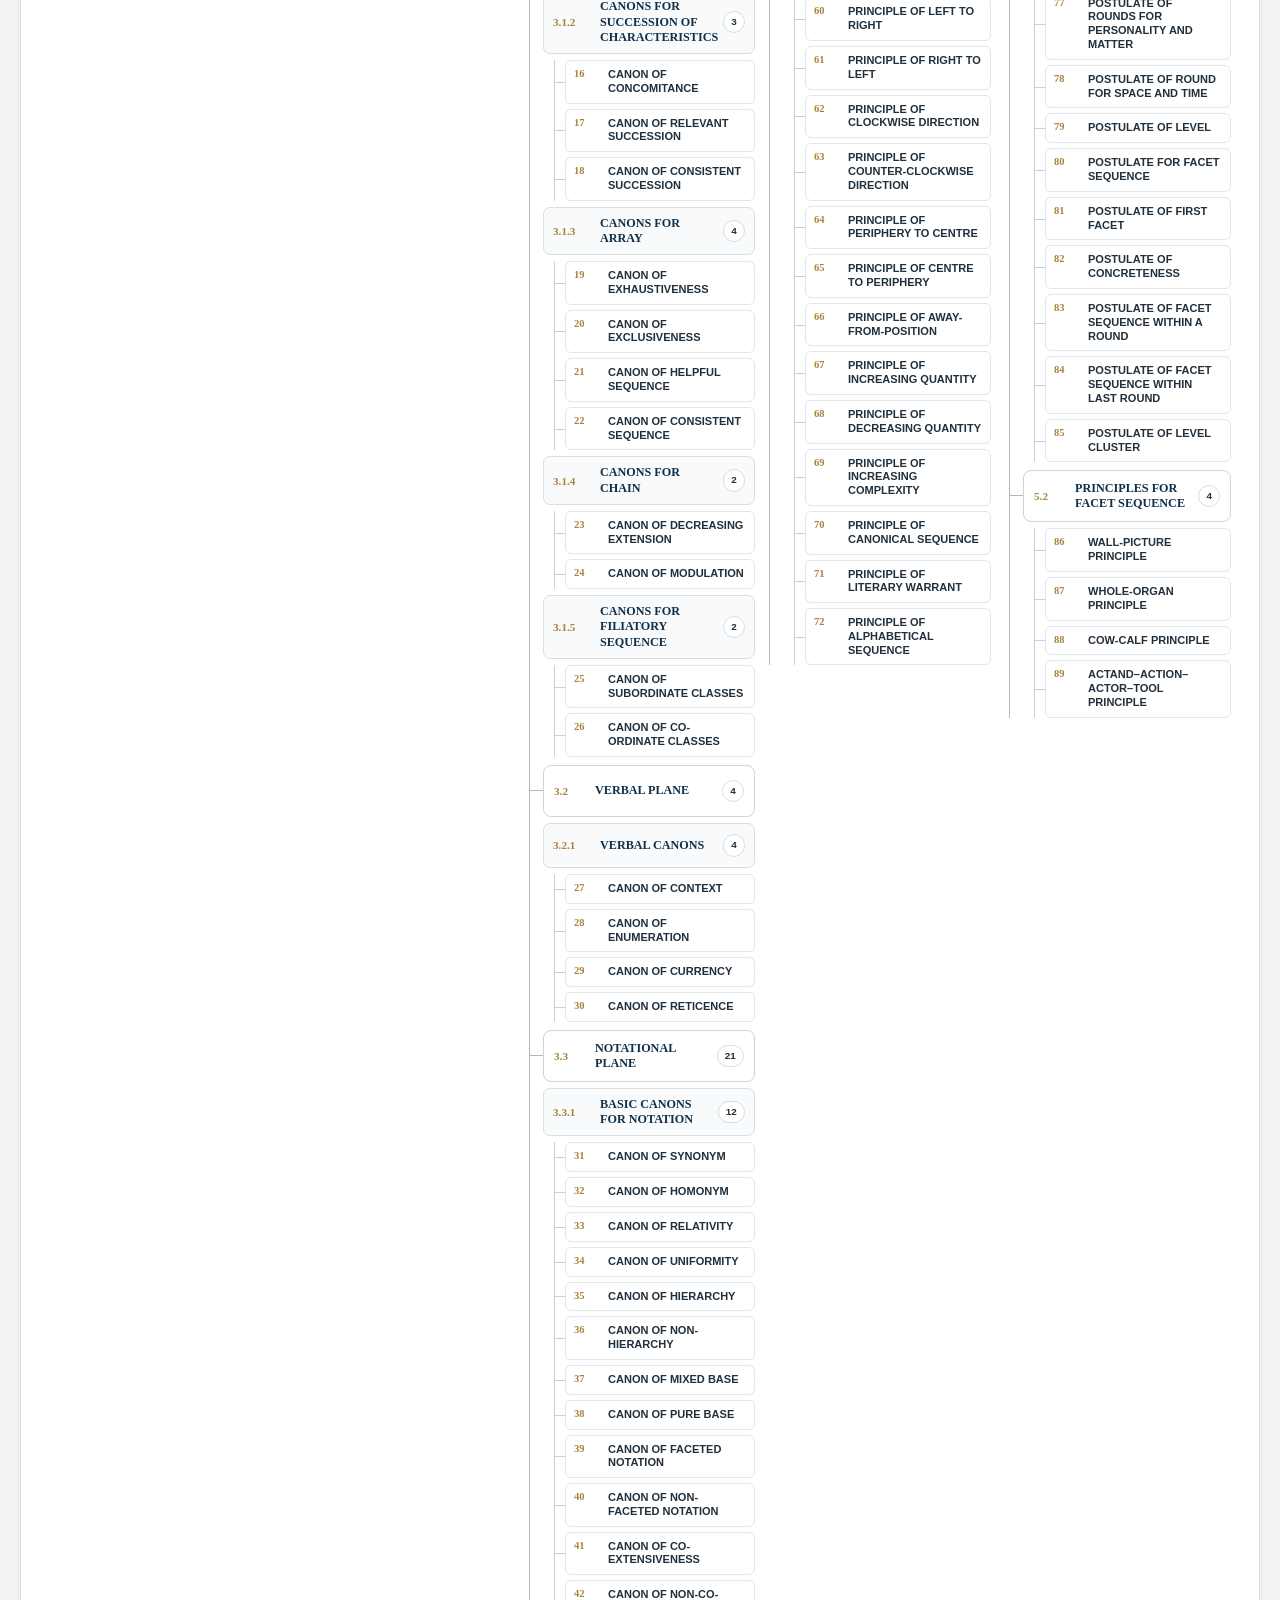
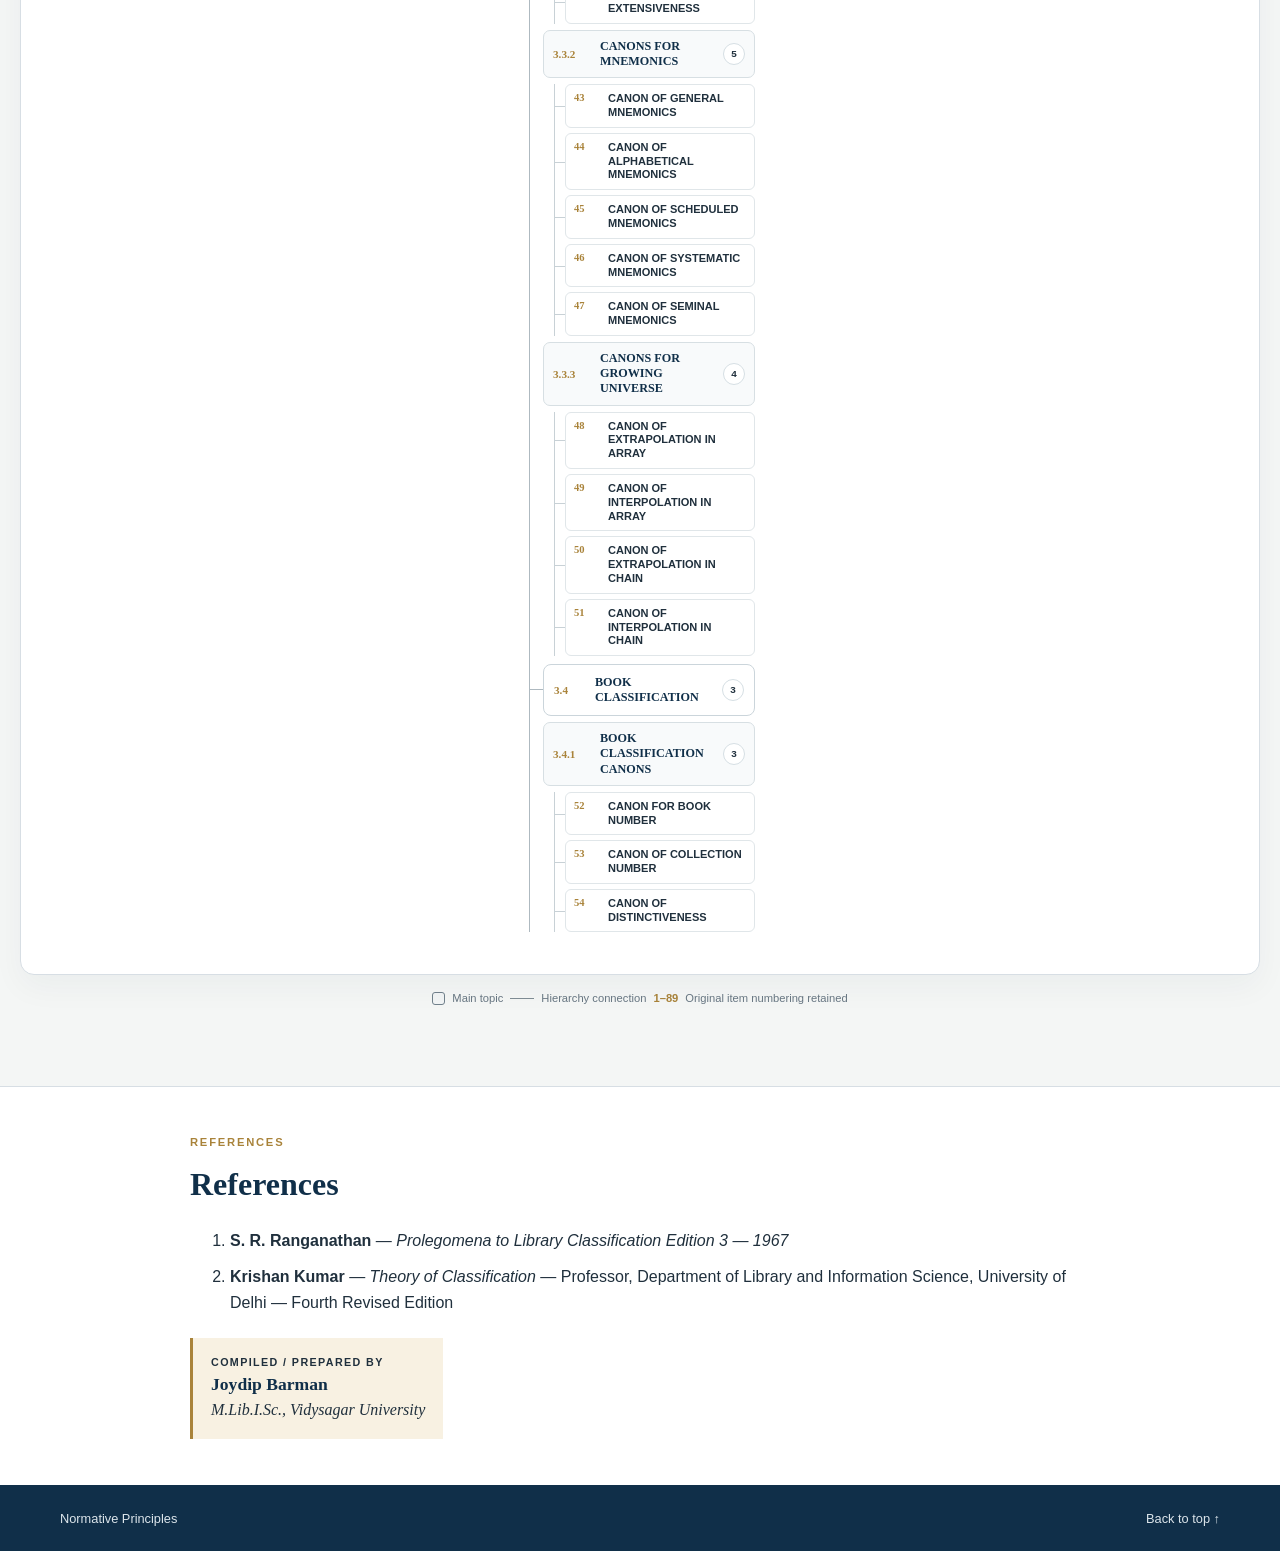
==== commit 386a0c3c: "Fix heading text in index.html" ====
--- a/index.html
+++ b/index.html
@@ -1268,7 +1268,7 @@
      REFERENCES
     </div>
     <h2>
-     References &amp;compiled by
+     References
     </h2>
     <ol>
      <li>
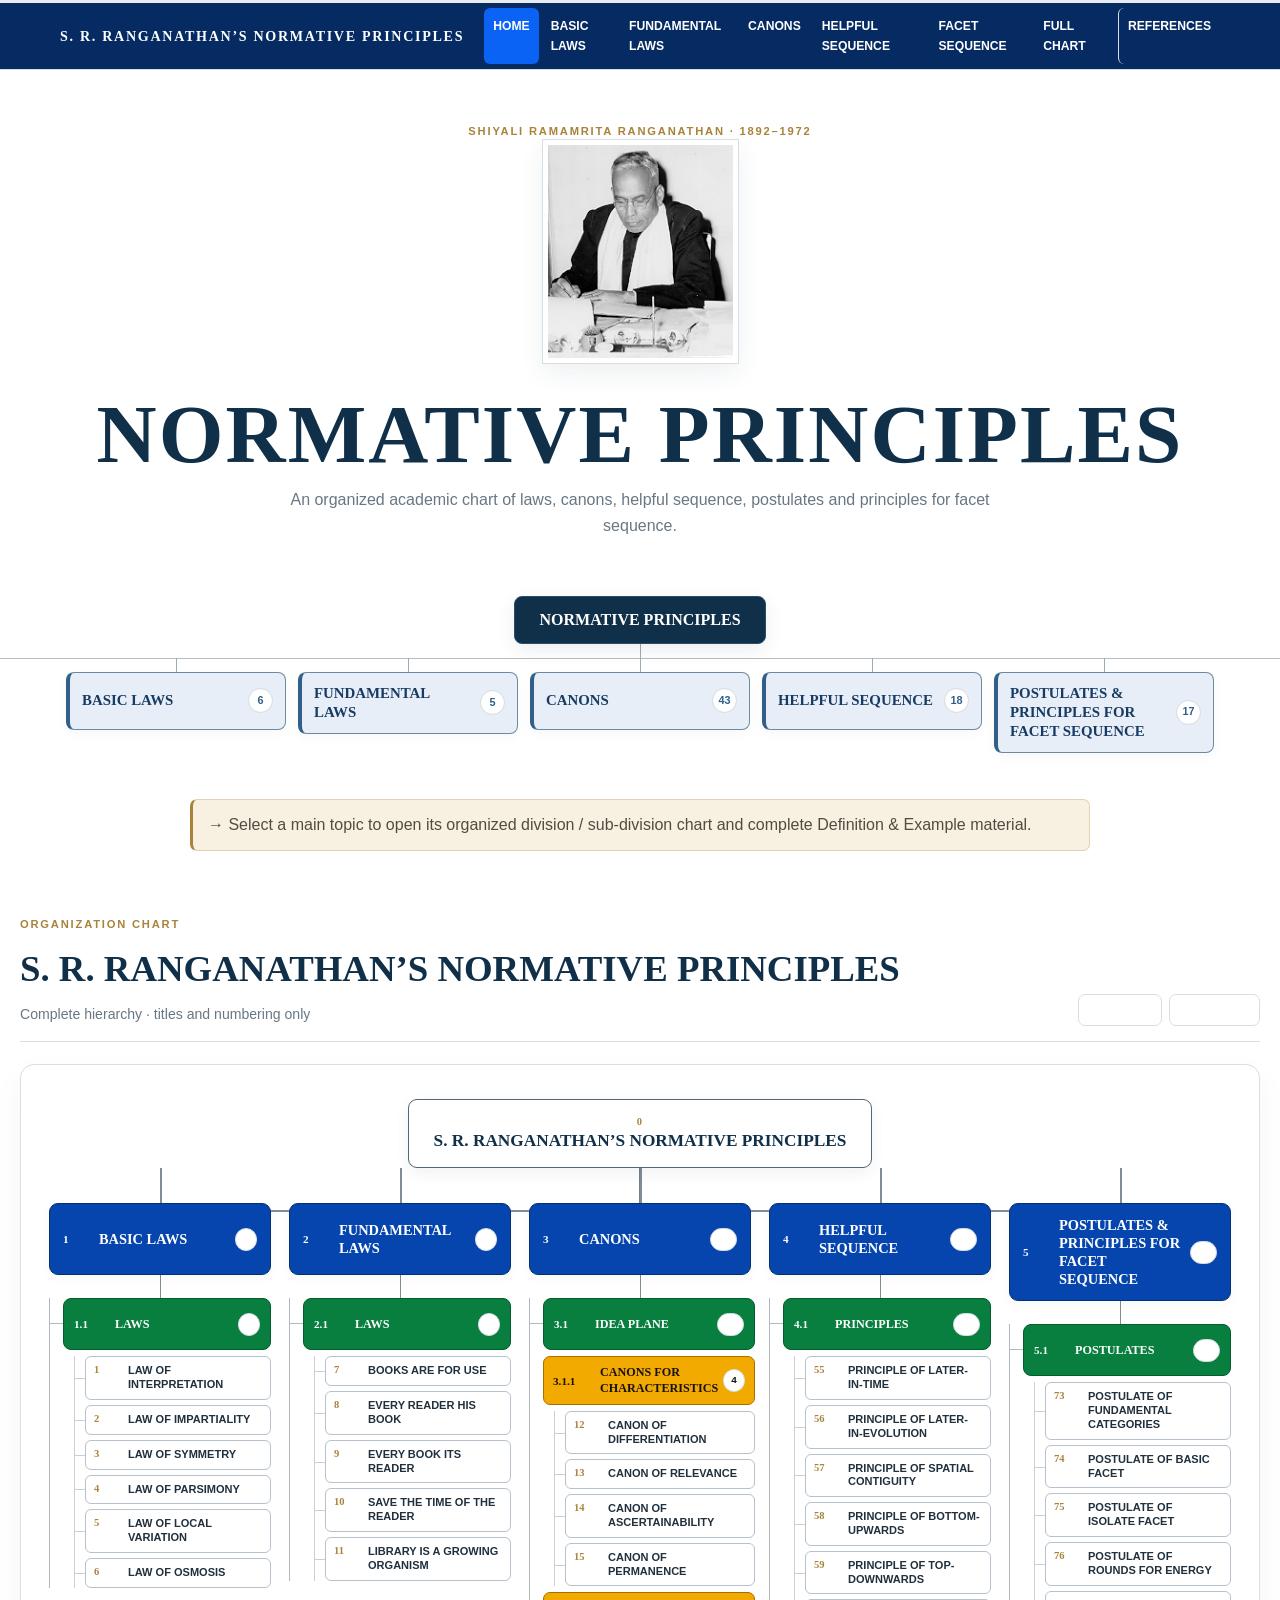
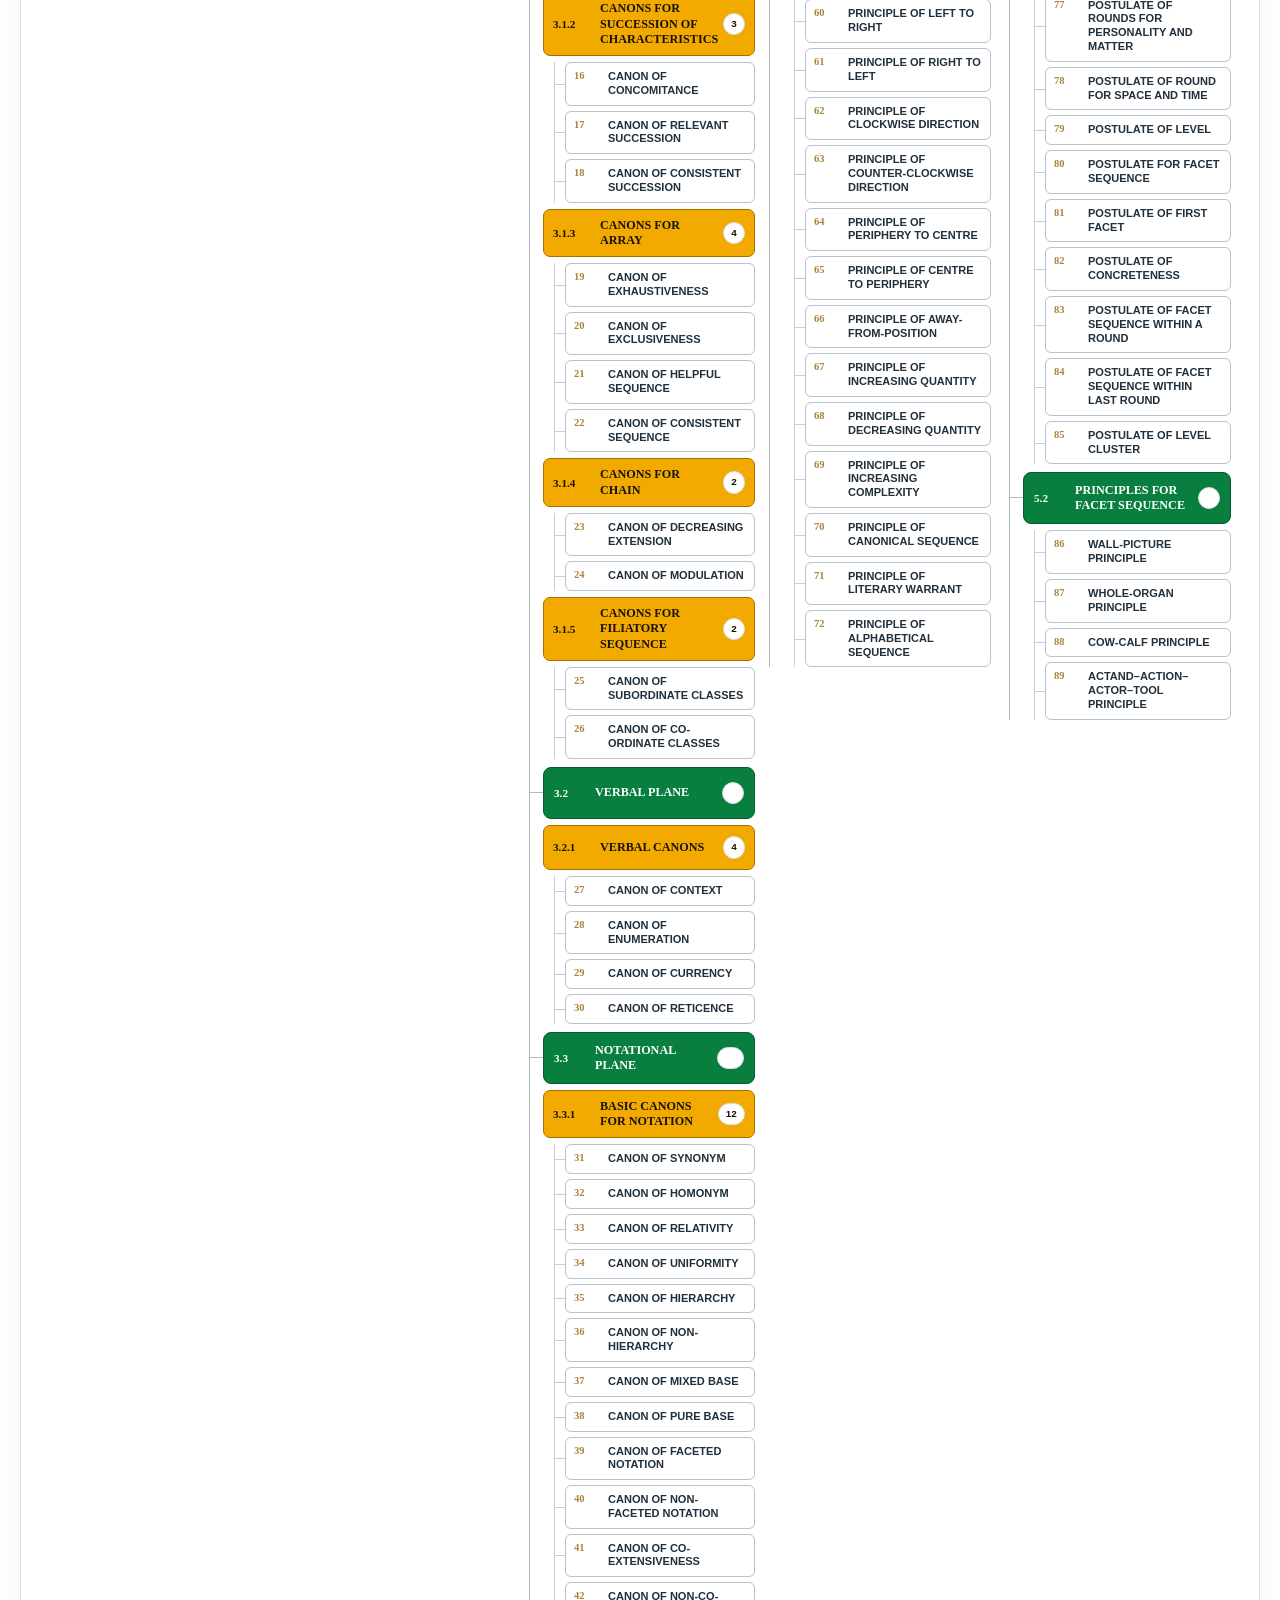
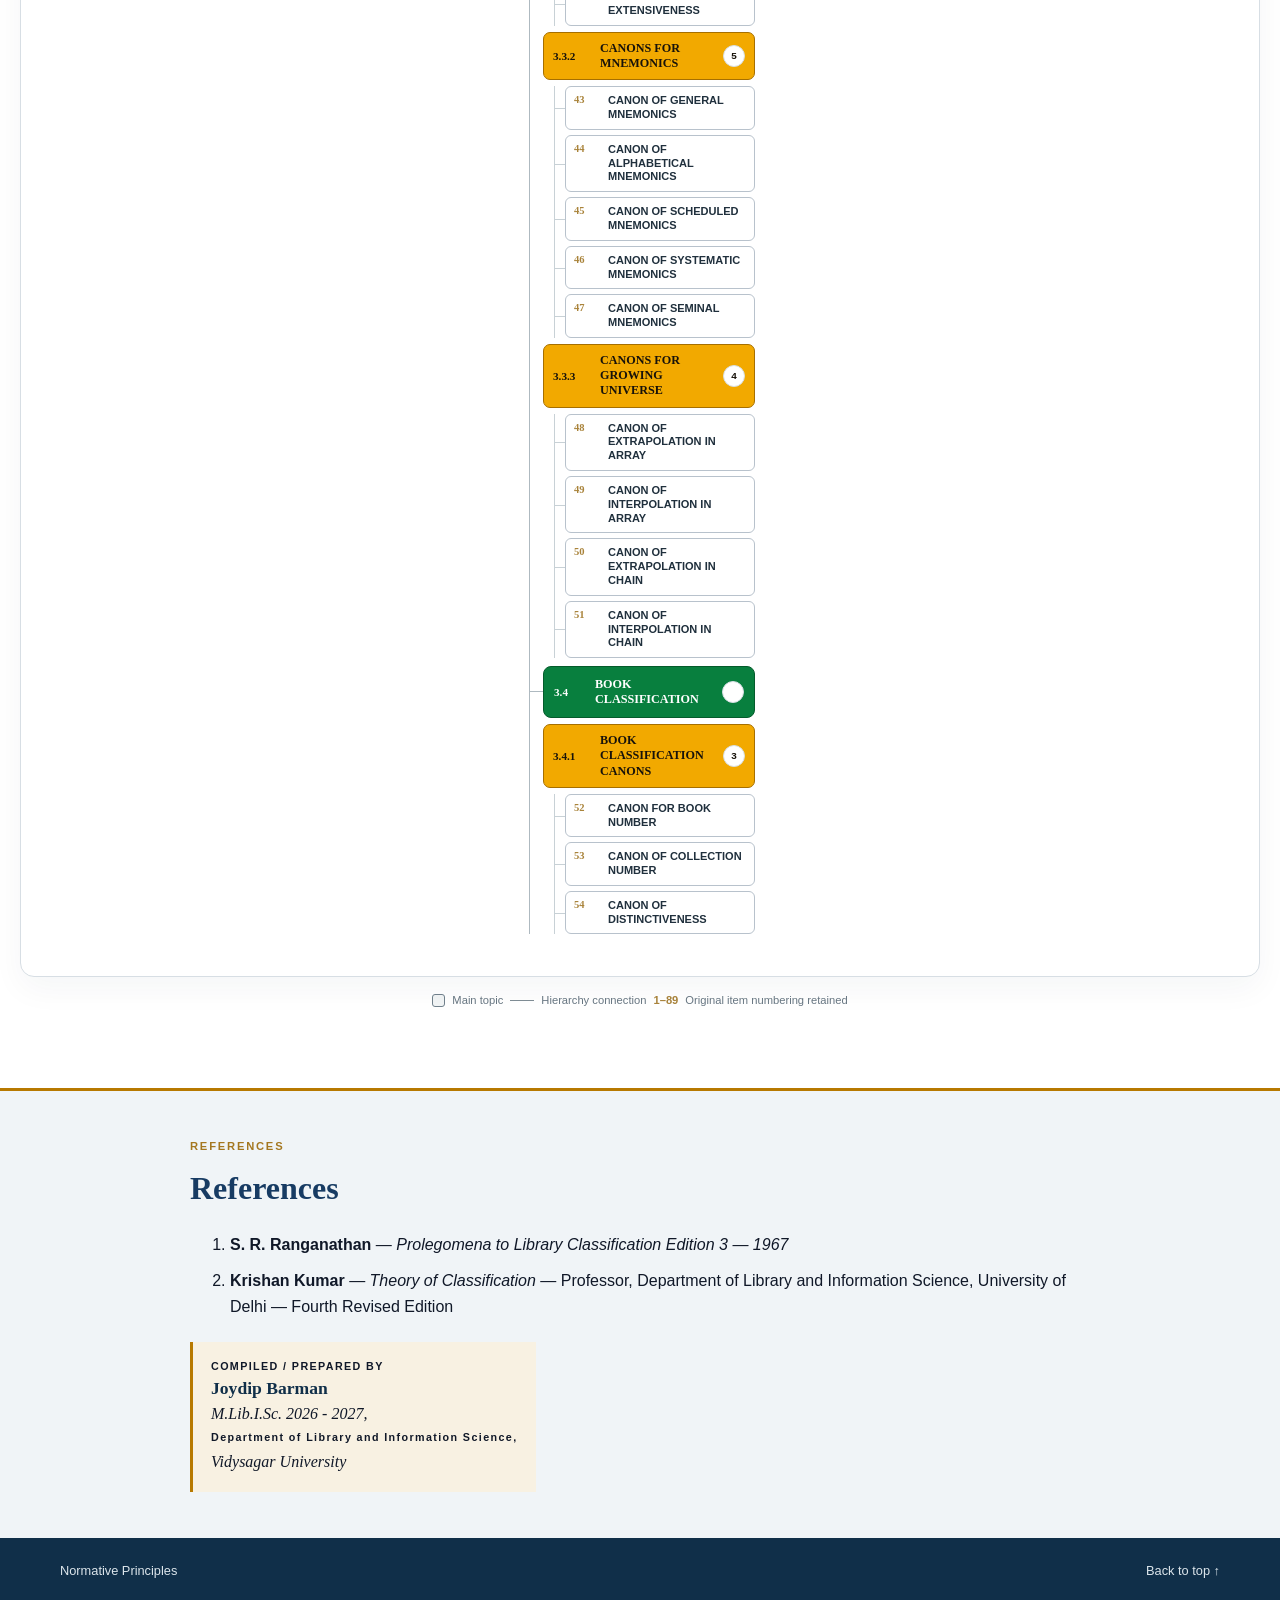
==== commit 670eff7a: "Add files via upload" ====
--- a/index.html
+++ b/index.html
@@ -15,7 +15,7 @@
   </title>
   <link href="style.css" rel="stylesheet"/>
  </head>
- <body id="top">
+ <body id="top" class="high-contrast-page">
   <header class="site-header">
    <div class="progress">
     <span>
@@ -1277,7 +1277,7 @@
       </strong>
       &mdash;
       <em>
-       Prolegomena to Library Classification Edition 3 — 1967
+       Prolegomena to Library Classification Edition 3 &mdash; 1967
       </em>
      </li>
      <li>
@@ -1299,7 +1299,13 @@
       Joydip Barman
      </strong>
      <em>
-      M.Lib.I.Sc., Vidysagar University
+      M.Lib.I.Sc. 2026 - 2027,
+     </em>
+     <span>
+      Department of Library and Information Science,
+     </span>
+     <em>
+      Vidysagar University
      </em>
     </div>
    </div>
--- a/style.css
+++ b/style.css
@@ -153,3 +153,472 @@
 
 /* FULL CHART PAGE */
 .chart-page-hero{width:min(1180px,calc(100% - 40px));margin:58px auto 8px;text-align:center}.chart-page-hero h1{margin:7px 0 10px;font-size:clamp(2rem,4.2vw,3.3rem)}.chart-page-hero p{max-width:760px;margin:auto;color:var(--muted)}.full-chart-page{margin-top:30px}.full-chart-page .dedicated-chart-canvas{min-height:520px}
+
+/* =========================================================
+   FULL CHART — THREE-LEVEL COLOUR HIERARCHY
+   Level 1 = Division
+   Level 2 = Subdivision
+   Level 3 = Sub-subdivision
+   ========================================================= */
+
+/* Division: the five main sections */
+.full-chart-page .org-main-head {
+  background: #e8eef7;
+  border: 1.5px solid #557493;
+}
+.full-chart-page .org-main-head:hover {
+  background: #dfe9f5;
+}
+.full-chart-page .org-main-title {
+  color: #173b63;
+}
+.full-chart-page .org-main-code {
+  color: #315f8a;
+}
+
+/* Subdivision: 1.1, 2.1, 3.1, 3.2, 3.3, etc. */
+.full-chart-page .org-division-head {
+  background: #eaf5ee;
+  border: 1.5px solid #5d8b70;
+}
+.full-chart-page .org-division-head strong {
+  color: #24543a;
+}
+.full-chart-page .org-division-head .org-code {
+  color: #2f6f4e;
+}
+
+/* Sub-subdivision: 3.1.1, 3.1.2, 3.1.3, etc. */
+.full-chart-page .org-sub-head {
+  background: #fbf2df;
+  border: 1.5px solid #c19a4b;
+}
+.full-chart-page .org-sub-head strong {
+  color: #70531d;
+}
+.full-chart-page .org-sub-head .org-code {
+  color: #a47720;
+}
+
+/* Individual topics remain neutral so the three structural levels stand out. */
+.full-chart-page .org-leaf {
+  background: #ffffff;
+  border: 1px solid #d9e0e5;
+}
+.full-chart-page .org-leaf span {
+  color: #8a6724;
+}
+
+/* Clear hierarchy connector colours */
+.full-chart-page .org-divisions {
+  border-left-color: #9ab7a4;
+}
+.full-chart-page .org-division:before {
+  background: #9ab7a4;
+}
+.full-chart-page .org-leaves {
+  border-left-color: #d2b675;
+}
+.full-chart-page .org-leaf:before {
+  background: #c8d1d6;
+}
+
+/* Small legend explaining the colours */
+.full-chart-page .chart-colour-key {
+  display: flex;
+  justify-content: center;
+  align-items: center;
+  gap: 16px;
+  flex-wrap: wrap;
+  margin: 14px auto 0;
+  font-size: .72rem;
+  color: var(--muted);
+}
+.full-chart-page .chart-colour-key span {
+  display: inline-flex;
+  align-items: center;
+  gap: 6px;
+}
+.full-chart-page .chart-colour-key i {
+  width: 14px;
+  height: 14px;
+  display: inline-block;
+  border-radius: 3px;
+  border: 1px solid;
+}
+.full-chart-page .chart-colour-key .key-division {
+  background: #e8eef7;
+  border-color: #557493;
+}
+.full-chart-page .chart-colour-key .key-subdivision {
+  background: #eaf5ee;
+  border-color: #5d8b70;
+}
+.full-chart-page .chart-colour-key .key-subsubdivision {
+  background: #fbf2df;
+  border-color: #c19a4b;
+}
+
+/* =========================================================
+   SITE-WIDE COLOUR HIERARCHY
+   Applied to HOME and every section page.
+   ========================================================= */
+
+/* HOME: five main divisions use the Division colour family. */
+.home-chart .branch {
+  background: #e8eef7;
+  border: 1.5px solid #6c89a3;
+  border-top: 4px solid #315f8a;
+}
+.home-chart .branch strong { color: #173b63; }
+.home-chart .branch small { color: #42627d; }
+.home-chart .branch:hover {
+  background: #dfe9f5;
+  border-color: #557493;
+}
+.home-chart .branch:nth-child(2) {
+  background: #eaf5ee;
+  border-color: #6d927b;
+  border-top-color: #2f6f4e;
+}
+.home-chart .branch:nth-child(2) strong { color: #24543a; }
+.home-chart .branch:nth-child(2) small { color: #47715a; }
+.home-chart .branch:nth-child(3) {
+  background: #fbf2df;
+  border-color: #c6a45f;
+  border-top-color: #a47720;
+}
+.home-chart .branch:nth-child(3) strong { color: #70531d; }
+.home-chart .branch:nth-child(3) small { color: #80662d; }
+.home-chart .branch:nth-child(4) {
+  background: #eeeaf7;
+  border-color: #9183ae;
+  border-top-color: #68578d;
+}
+.home-chart .branch:nth-child(4) strong { color: #4e416e; }
+.home-chart .branch:nth-child(4) small { color: #6c5e88; }
+.home-chart .branch:nth-child(5) {
+  background: #e8f3f4;
+  border-color: #65949a;
+  border-top-color: #39737a;
+}
+.home-chart .branch:nth-child(5) strong { color: #285d63; }
+.home-chart .branch:nth-child(5) small { color: #4d7479; }
+
+/* Section-page hierarchy: division -> subdivision -> individual topic. */
+.org-chart .org-root {
+  background: var(--navy);
+  border: 1px solid #294f6d;
+  box-shadow: 0 6px 18px #102f4915;
+}
+.org-chart .tree-root > .tree-group > .tree-branch {
+  background: #e8eef7;
+  border: 1.5px solid #6c89a3;
+  border-left: 4px solid #315f8a;
+}
+.org-chart .tree-root > .tree-group > .tree-branch strong { color: #173b63; }
+.org-chart .tree-root > .tree-group > ul > .tree-group > .tree-branch {
+  background: #eaf5ee;
+  border: 1.5px solid #6d927b;
+  border-left: 4px solid #2f6f4e;
+}
+.org-chart .tree-root > .tree-group > ul > .tree-group > .tree-branch strong { color: #24543a; }
+.org-chart .tree-root > .tree-group > ul > .tree-group > ul > .tree-group > .tree-branch {
+  background: #fbf2df;
+  border: 1.5px solid #c6a45f;
+  border-left: 4px solid #a47720;
+}
+.org-chart .tree-root > .tree-group > ul > .tree-group > ul > .tree-group > .tree-branch strong { color: #70531d; }
+.org-chart .tree-leaf {
+  background: #fffdf8;
+  border-color: #dfd3b8;
+}
+.org-chart .tree-leaf:hover {
+  background: #fbf2df;
+  border-color: #c6a45f;
+}
+.org-chart .tree-num { color: #a47720; font-weight: 800; }
+.org-chart .tree-count { background: #fff; border: 1px solid #d2dce2; color: #315f8a; }
+
+/* Detail content cards: keep Definition and Example visually distinct. */
+.section-head {
+  border-bottom: 2px solid #b9c9d5;
+}
+.section-head h2 {
+  background: #e8eef7;
+  border-left: 4px solid #315f8a;
+  padding: 7px 12px;
+  border-radius: 6px;
+}
+.item {
+  border-top: 3px solid #d1dce5;
+}
+.definition {
+  background: #eef4f8;
+  border-color: #cddbe4;
+  border-left: 3px solid #557493;
+}
+.example {
+  background: #fbf2df;
+  border-color: #e3d2ab;
+  border-left-color: #a47720;
+}
+
+/* References on every page: a restrained academic colour treatment. */
+.references {
+  background: #f0f4f7;
+  border-top: 3px solid #557493;
+}
+.references h2 {
+  color: #173b63;
+}
+.references .label {
+  color: #a47720;
+}
+
+/* Full Chart keeps the same site-wide hierarchy colours. */
+.full-chart-page .org-main-head {
+  background: #e8eef7;
+  border-color: #557493;
+  border-top: 4px solid #315f8a;
+}
+.full-chart-page .org-division-head {
+  background: #eaf5ee;
+  border-color: #5d8b70;
+  border-left: 4px solid #2f6f4e;
+}
+.full-chart-page .org-sub-head {
+  background: #fbf2df;
+  border-color: #c19a4b;
+  border-left: 4px solid #a47720;
+}
+.full-chart-page .org-leaf {
+  background: #fffdf8;
+  border-color: #dfd3b8;
+}
+.full-chart-page .org-leaf:hover {
+  background: #fbf2df;
+  border-color: #c6a45f;
+}
+
+
+/* =========================================================
+   HIGH-CONTRAST COLOUR SYSTEM — ALL PAGES
+   Division = strong blue
+   Subdivision = strong green
+   Sub-subdivision = strong gold/orange
+   Topics = crisp white
+   Definitions = violet
+   Examples = coral
+   ========================================================= */
+
+/* Global readability */
+body {
+  color: #101828;
+  background: #ffffff;
+}
+a {
+  color: #0645ad;
+}
+a:hover,
+a:focus {
+  color: #003078;
+}
+
+/* Main section cards / division level */
+.section-card,
+.main-card,
+.category-card,
+.org-main-head {
+  background: #0645ad !important;
+  border-color: #032f73 !important;
+  color: #ffffff !important;
+}
+.section-card *,
+.main-card *,
+.category-card *,
+.org-main-head * {
+  color: #ffffff !important;
+}
+
+/* Subdivision level */
+.subsection-card,
+.subdivision-card,
+.org-division-head {
+  background: #087f3e !important;
+  border-color: #045b2b !important;
+  color: #ffffff !important;
+}
+.subsection-card *,
+.subdivision-card *,
+.org-division-head * {
+  color: #ffffff !important;
+}
+
+/* Sub-subdivision level */
+.subsubsection-card,
+.sub-subdivision-card,
+.org-sub-head {
+  background: #f2a900 !important;
+  border-color: #a66f00 !important;
+  color: #17120a !important;
+}
+.subsubsection-card *,
+.sub-subdivision-card *,
+.org-sub-head * {
+  color: #17120a !important;
+}
+
+/* Individual topic/content cards */
+.topic-card,
+.item-card,
+.org-leaf,
+.card {
+  border-color: #b8c2cc;
+}
+
+/* Definition / Example visual distinction */
+.definition,
+.definition-box,
+.box-definition {
+  background: #eee8ff !important;
+  border-left-color: #5b21b6 !important;
+  border-color: #8b5cf6 !important;
+}
+.example,
+.example-box,
+.box-example {
+  background: #ffe7e2 !important;
+  border-left-color: #c2410c !important;
+  border-color: #f97316 !important;
+}
+
+/* Full chart: force the high-contrast hierarchy */
+.full-chart-page .org-main-head {
+  background: #0645ad !important;
+  border: 2px solid #032f73 !important;
+  color: #fff !important;
+}
+.full-chart-page .org-main-head * {
+  color: #fff !important;
+}
+.full-chart-page .org-division-head {
+  background: #087f3e !important;
+  border: 2px solid #045b2b !important;
+  color: #fff !important;
+}
+.full-chart-page .org-division-head * {
+  color: #fff !important;
+}
+.full-chart-page .org-sub-head {
+  background: #f2a900 !important;
+  border: 2px solid #a66f00 !important;
+  color: #17120a !important;
+}
+.full-chart-page .org-sub-head * {
+  color: #17120a !important;
+}
+
+/* Colour guide */
+.full-chart-page .chart-colour-key .key-division {
+  background: #0645ad !important;
+  border-color: #032f73 !important;
+}
+.full-chart-page .chart-colour-key .key-subdivision {
+  background: #087f3e !important;
+  border-color: #045b2b !important;
+}
+.full-chart-page .chart-colour-key .key-subsubdivision {
+  background: #f2a900 !important;
+  border-color: #a66f00 !important;
+}
+
+/* High-contrast navigation */
+header,
+.site-header,
+nav {
+  background: #062b63;
+}
+nav a,
+.site-header a {
+  color: #ffffff;
+}
+nav a:hover,
+nav a.active,
+.site-header a:hover,
+.site-header a.active {
+  background: #0b63f6;
+  color: #ffffff;
+}
+
+/* Buttons */
+button,
+.btn,
+.button,
+.card-link {
+  background: #0645ad;
+  color: #ffffff !important;
+  border-color: #032f73;
+}
+button:hover,
+.btn:hover,
+.button:hover,
+.card-link:hover {
+  background: #032f73;
+}
+
+/* References / credit */
+.references,
+.reference-box,
+.credit {
+  border-color: #b77900;
+}
+
+/* Focus visibility */
+a:focus-visible,
+button:focus-visible {
+  outline: 3px solid #f2a900;
+  outline-offset: 2px;
+}
+
+
+/* HOME — five primary divisions */
+.high-contrast-page .feature-card:nth-of-type(1),
+.high-contrast-page .home-card:nth-of-type(1),
+.high-contrast-page .division-card:nth-of-type(1) {
+  border-top: 8px solid #0645ad !important;
+}
+.high-contrast-page .feature-card:nth-of-type(2),
+.high-contrast-page .home-card:nth-of-type(2),
+.high-contrast-page .division-card:nth-of-type(2) {
+  border-top: 8px solid #087f3e !important;
+}
+.high-contrast-page .feature-card:nth-of-type(3),
+.high-contrast-page .home-card:nth-of-type(3),
+.high-contrast-page .division-card:nth-of-type(3) {
+  border-top: 8px solid #d97706 !important;
+}
+.high-contrast-page .feature-card:nth-of-type(4),
+.high-contrast-page .home-card:nth-of-type(4),
+.high-contrast-page .division-card:nth-of-type(4) {
+  border-top: 8px solid #6d28d9 !important;
+}
+.high-contrast-page .feature-card:nth-of-type(5),
+.high-contrast-page .home-card:nth-of-type(5),
+.high-contrast-page .division-card:nth-of-type(5) {
+  border-top: 8px solid #c2410c !important;
+}
+
+/* Home page hierarchy panels */
+.high-contrast-page .division,
+.high-contrast-page .home-division {
+  border-left: 8px solid #0645ad;
+}
+.high-contrast-page .subdivision,
+.high-contrast-page .home-subdivision {
+  border-left: 8px solid #087f3e;
+}
+.high-contrast-page .subsubdivision,
+.high-contrast-page .home-subsubdivision {
+  border-left: 8px solid #f2a900;
+}
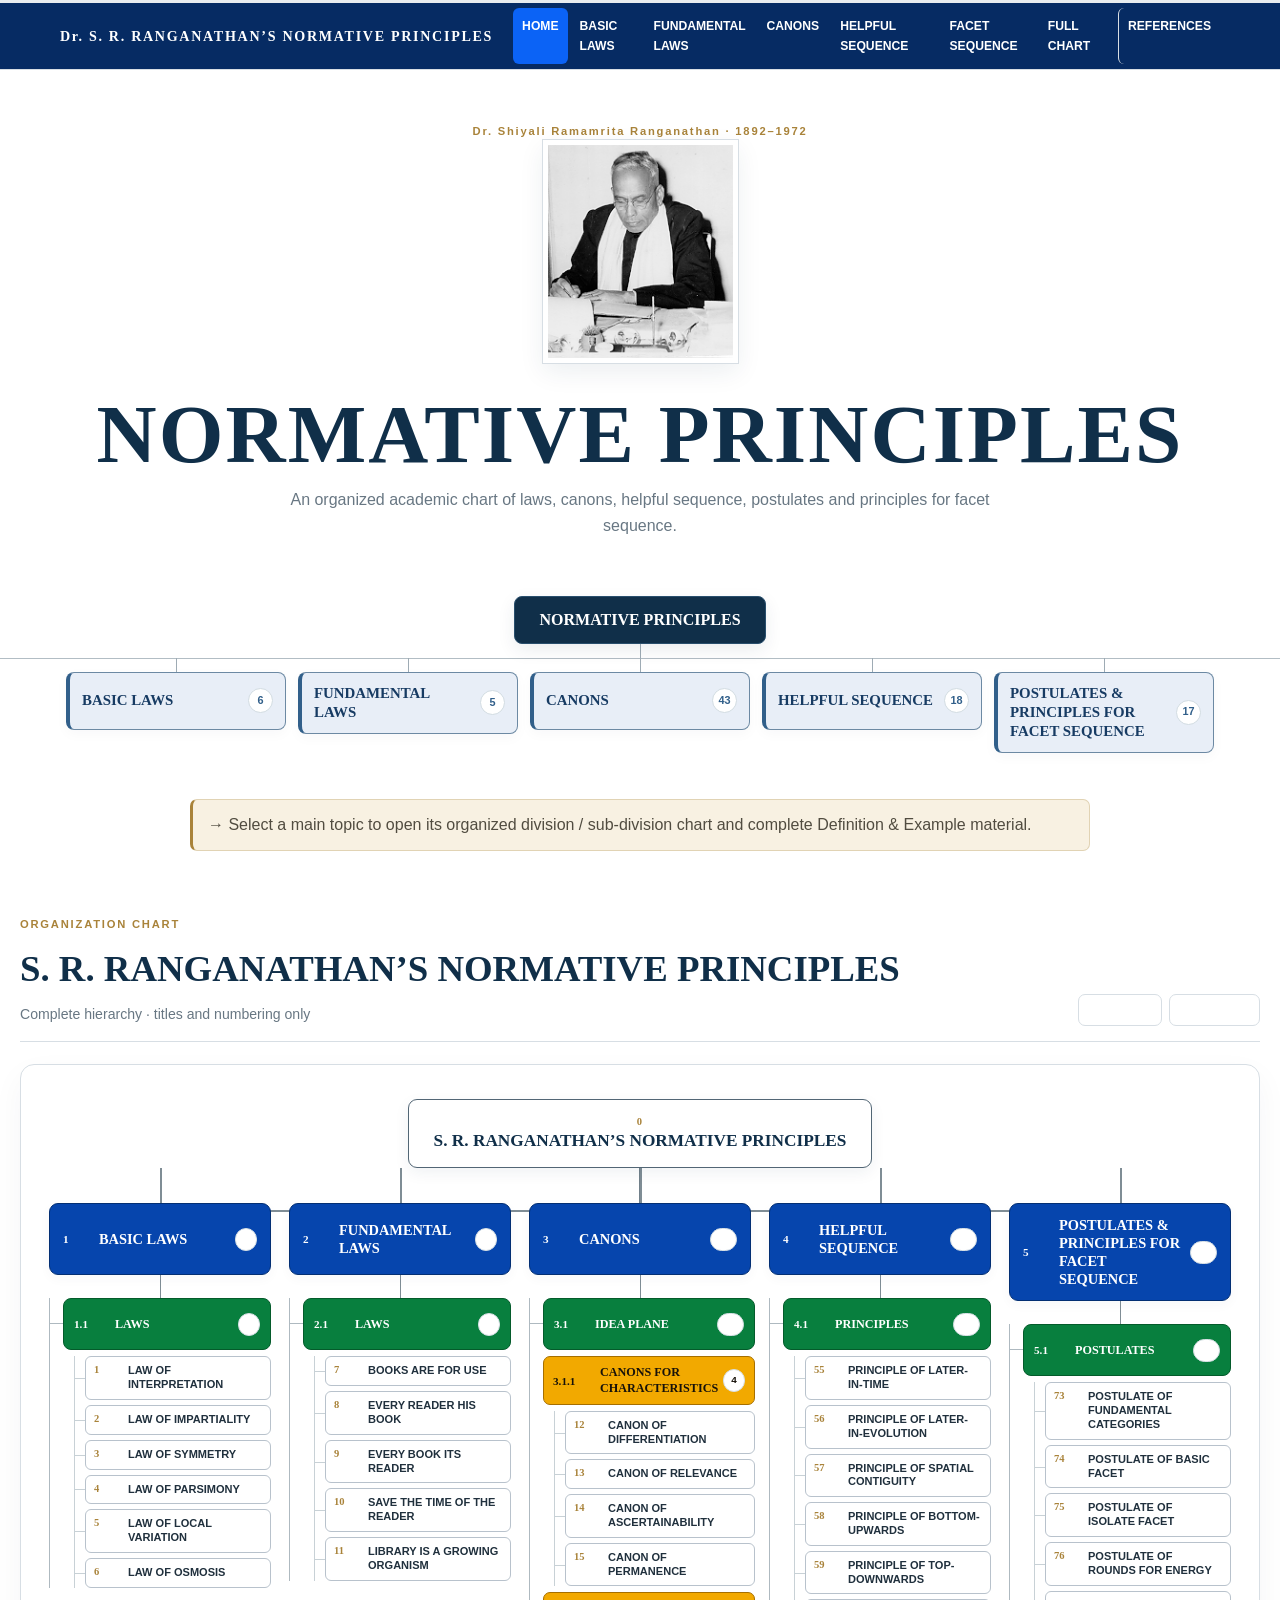
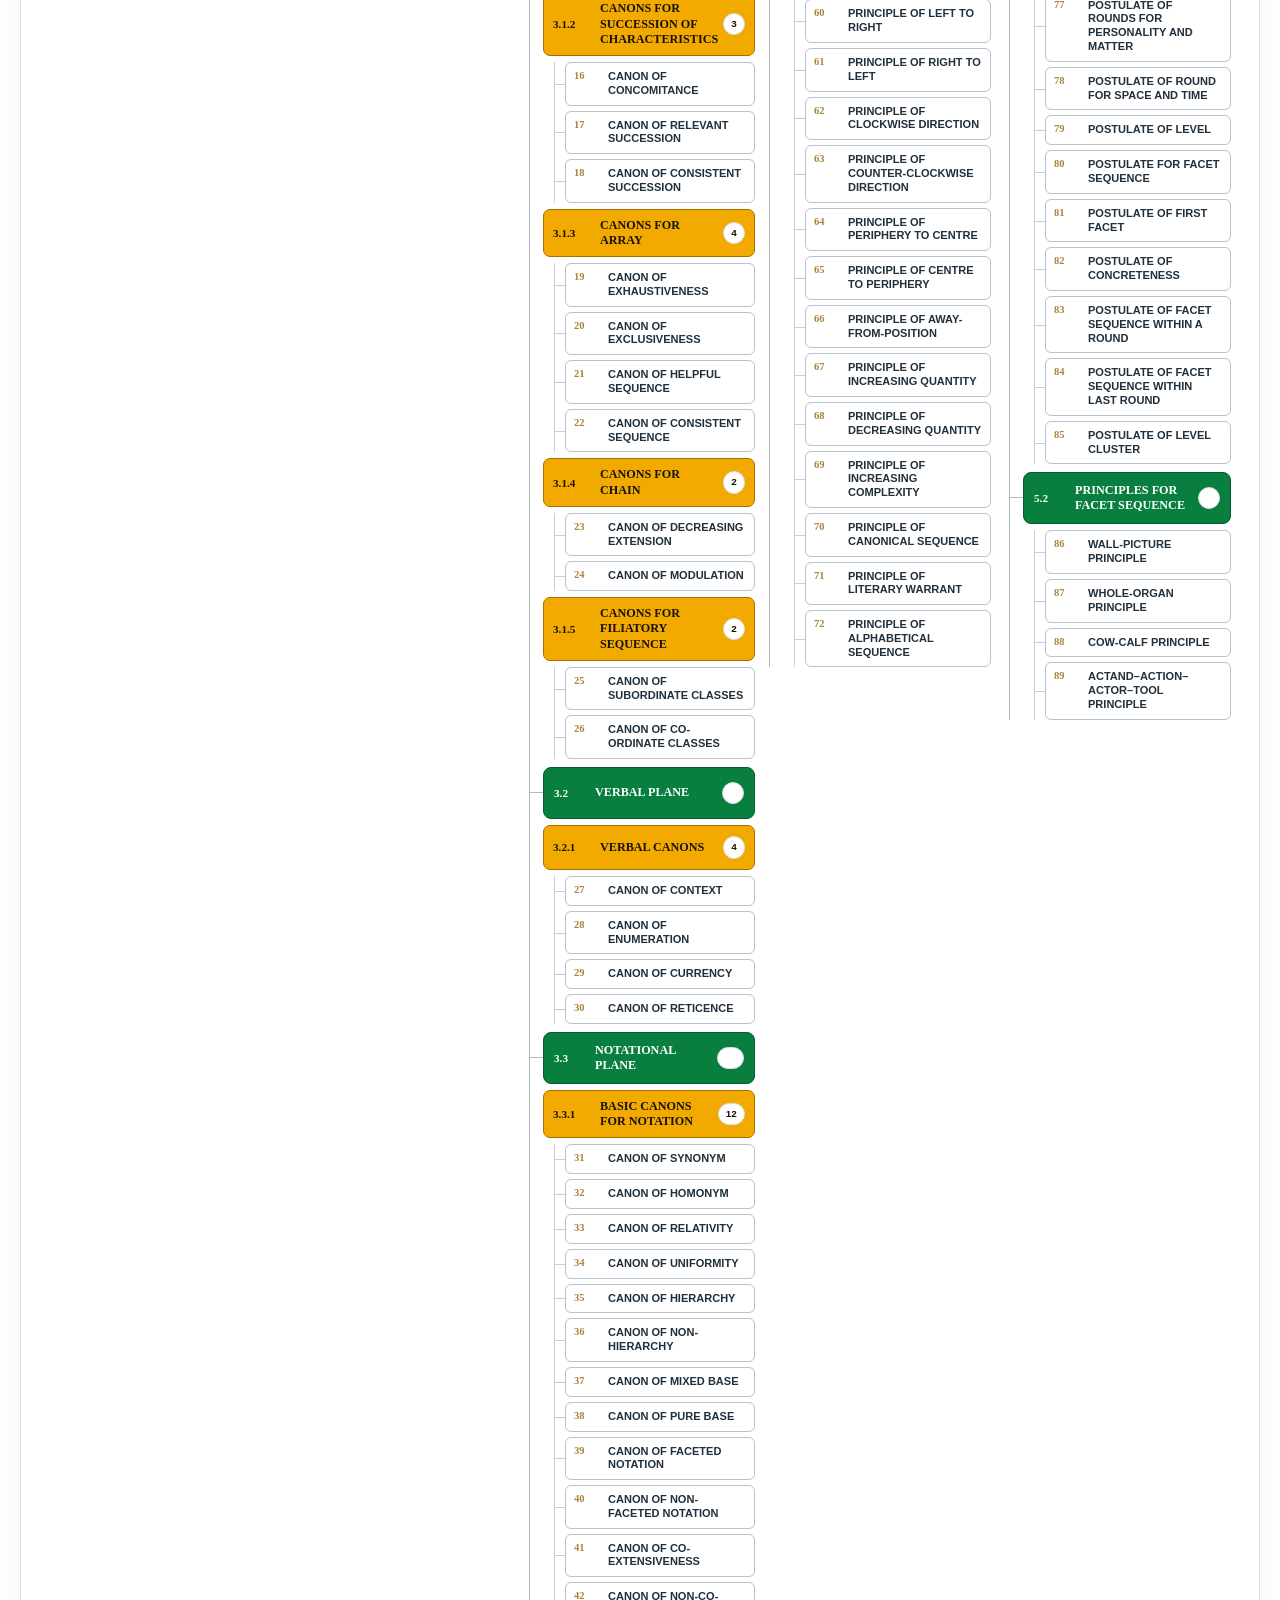
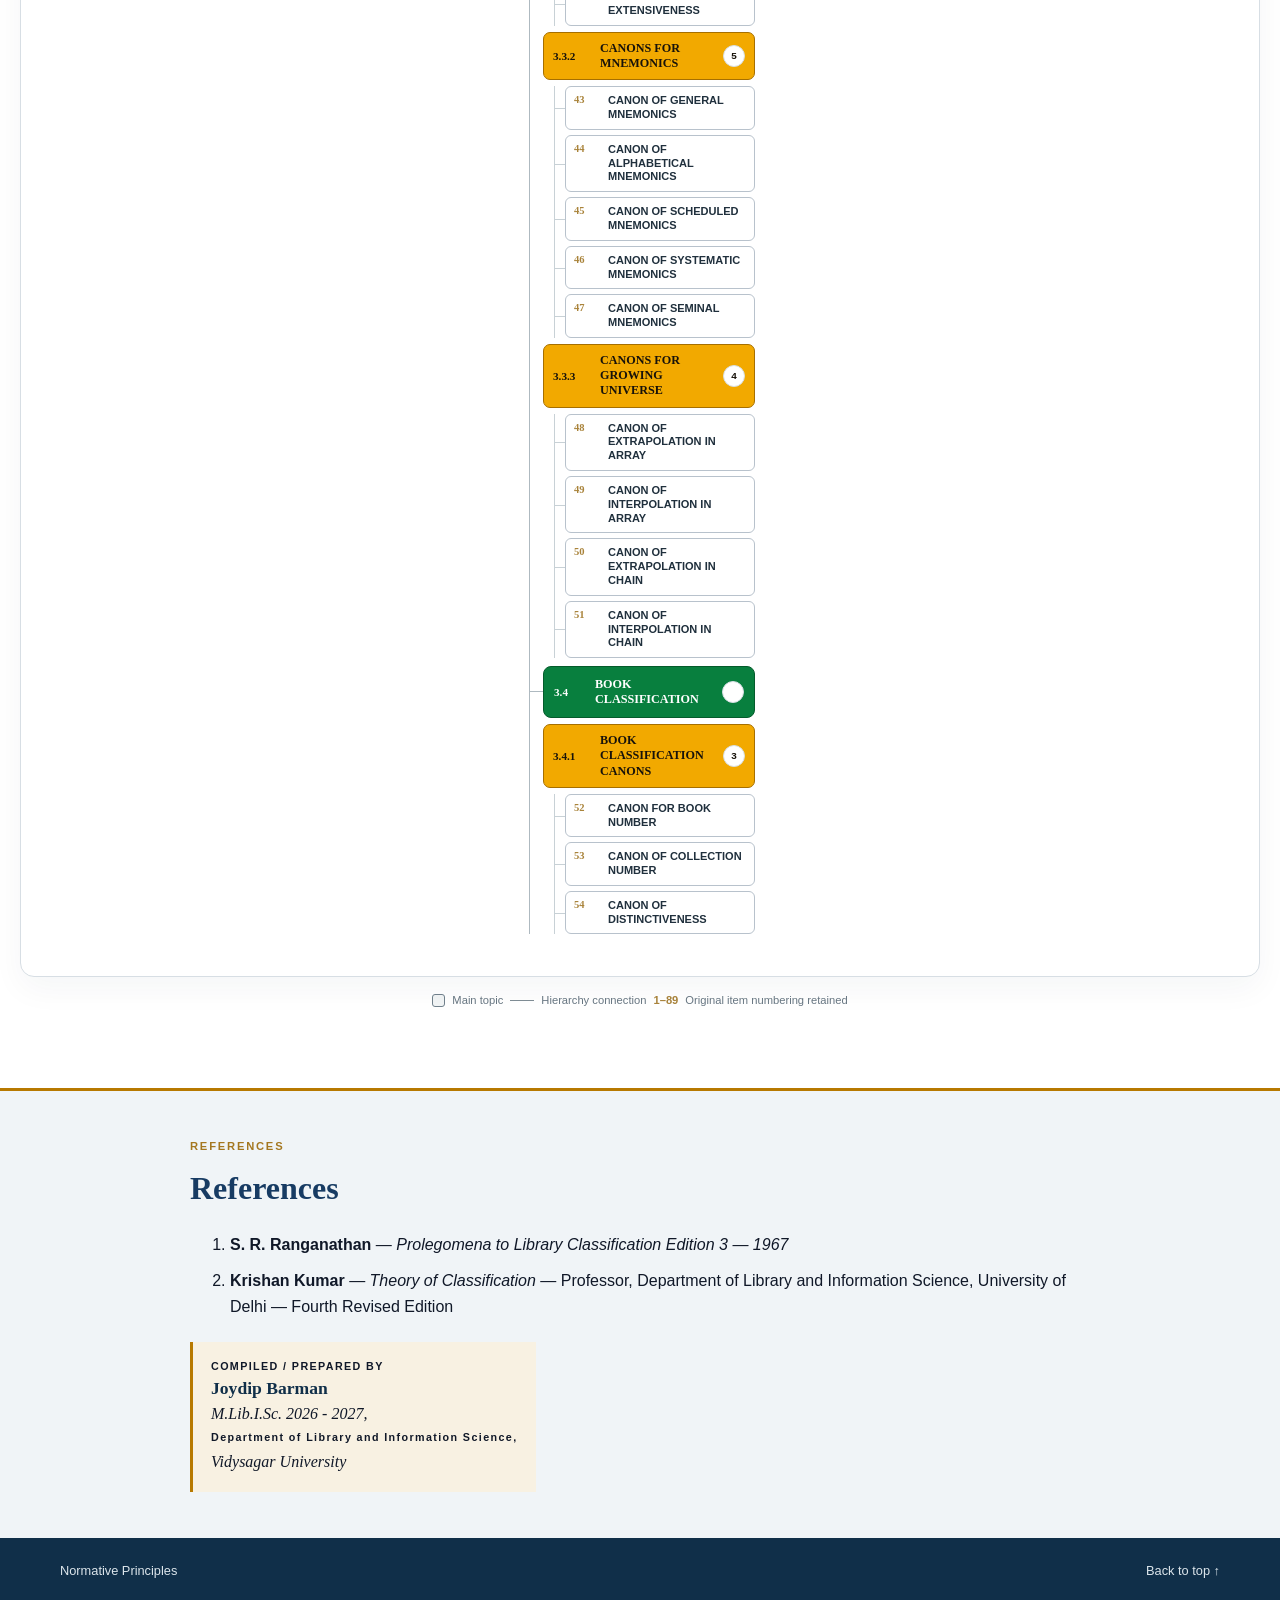
==== commit 15eb917d: "Add files via upload" ====
--- a/index.html
+++ b/index.html
@@ -1,10 +1,3 @@
-<!doctype html>
-<!DOCTYPE html>
-<!DOCTYPE html>
-<!DOCTYPE html>
-<!DOCTYPE html>
-<!DOCTYPE html>
-<!DOCTYPE html>
 <!DOCTYPE html>
 <html lang="en">
  <head>
@@ -23,7 +16,7 @@
    </div>
    <div class="nav-wrap">
     <a class="brand" href="index.html">
-     S. R. RANGANATHAN&rsquo;S NORMATIVE PRINCIPLES
+     Dr. S. R. RANGANATHAN&rsquo;S NORMATIVE PRINCIPLES
     </a>
     <button aria-controls="nav" aria-expanded="false" aria-label="Open navigation" class="menu-dots" type="button">
      <i>
@@ -64,7 +57,7 @@
   <main>
    <section class="home container">
     <div class="eyebrow">
-     SHIYALI RAMAMRITA RANGANATHAN &middot; 1892&ndash;1972
+     Dr. Shiyali Ramamrita Ranganathan &middot; 1892&ndash;1972
     </div>
     <img alt="Shiyali Ramamrita Ranganathan" class="portrait" src="ranganathan.gif"/>
     <h1>
--- a/style.css
+++ b/style.css
@@ -622,3 +622,201 @@
 .high-contrast-page .home-subsubdivision {
   border-left: 8px solid #f2a900;
 }
+
+
+/* Complete Organized Chart — examples for every numbered topic */
+.full-chart-page .org-example {
+  margin: 4px 0 0 11px;
+  border: 1px solid #c2410c;
+  border-radius: 6px;
+  background: #fff7f2;
+  overflow: hidden;
+}
+.full-chart-page .org-example summary {
+  cursor: pointer;
+  list-style: none;
+  padding: 6px 8px;
+  background: #c2410c;
+  color: #fff;
+  font-size: .63rem;
+  font-weight: 900;
+  letter-spacing: .02em;
+}
+.full-chart-page .org-example summary::-webkit-details-marker { display:none; }
+.full-chart-page .org-example summary:before {
+  content: '＋';
+  display: inline-block;
+  margin-right: 5px;
+  font-weight: 900;
+}
+.full-chart-page .org-example[open] summary:before { content: '−'; }
+.full-chart-page .org-example-content {
+  padding: 8px 9px 9px;
+  color: #17202a;
+  background: #fff7f2;
+  font-size: .64rem;
+  line-height: 1.45;
+}
+.full-chart-page .org-example-block + .org-example-block {
+  margin-top: 8px;
+  padding-top: 8px;
+  border-top: 1px solid #f0c5b5;
+}
+.full-chart-page .org-example-label {
+  display: block;
+  margin-bottom: 3px;
+  color: #9a3412;
+  font-weight: 900;
+  font-size: .59rem;
+  text-transform: uppercase;
+}
+.full-chart-page .org-leaf {
+  margin-bottom: 0;
+}
+.full-chart-page .org-leaf-wrap { margin-bottom: 4px; }
+
+.full-chart-page .chart-colour-key .key-example { background:#c2410c !important; border-color:#7c2d12 !important; }
+
+/* =========================================================
+   MOBILE-FIRST UPGRADE — PHONES + SMALL TABLETS
+   ========================================================= */
+@media (max-width: 760px){
+  html,body{width:100%;max-width:100%;overflow-x:hidden}
+  body{font-size:15px;line-height:1.55}
+  .container,.nav-wrap{width:calc(100% - 24px);max-width:none}
+
+  /* Compact mobile header */
+  .site-header{position:sticky;top:0}
+  .nav-wrap{min-height:58px;gap:8px}
+  .brand{font-size:.68rem;letter-spacing:.045em;line-height:1.18;max-width:calc(100% - 52px)}
+  .menu-dots{display:flex;width:38px;height:38px;flex:0 0 38px;margin-left:auto}
+  .site-header nav.open{
+    left:12px;right:12px;top:61px;
+    grid-template-columns:1fr;
+    max-height:calc(100vh - 74px);
+    overflow-y:auto;
+    padding:7px;
+  }
+  .site-header nav.open a{
+    padding:11px 12px;
+    font-size:.78rem;
+    border-bottom:1px solid #dbe2e7;
+  }
+  .site-header nav.open a:last-child{border-bottom:0}
+
+  /* Home */
+  .home{padding:28px 0 20px}
+  .eyebrow{font-size:.62rem;line-height:1.4}
+  .portrait{width:145px;height:166px}
+  .home h1{font-size:2rem;line-height:1.06;margin:15px 0 9px}
+  .subtitle{font-size:.9rem;line-height:1.55;padding:0 5px}
+
+  /* Home organization chart becomes a readable vertical mobile chart */
+  .home-org-chart{padding:0 6px;overflow:visible}
+  .home-org-chart .org-root{width:100%;max-width:100%;font-size:.86rem;padding:12px 13px}
+  .home-tree-root{display:grid!important;grid-template-columns:1fr!important;gap:9px!important;width:100%!important;padding:0!important}
+  .home-tree-root>.tree-group{width:100%!important}
+  .home-tree-root .tree-branch{min-height:58px;padding:12px 13px;display:flex;align-items:center;gap:8px}
+  .home-tree-root .tree-branch strong{font-size:.88rem;line-height:1.25}
+  .home-tree-root .tree-count{margin-left:auto}
+  .home-org-chart .org-trunk{height:18px}
+
+  /* Give the five home divisions unmistakable high-contrast colours */
+  .home-tree-root>.tree-group:nth-child(1) .tree-branch{background:#0645ad!important;border-color:#032f73!important;color:#fff!important}
+  .home-tree-root>.tree-group:nth-child(2) .tree-branch{background:#087f3e!important;border-color:#045b2b!important;color:#fff!important}
+  .home-tree-root>.tree-group:nth-child(3) .tree-branch{background:#c77a00!important;border-color:#8a5200!important;color:#fff!important}
+  .home-tree-root>.tree-group:nth-child(4) .tree-branch{background:#5b21b6!important;border-color:#3b147a!important;color:#fff!important}
+  .home-tree-root>.tree-group:nth-child(5) .tree-branch{background:#c2410c!important;border-color:#7c2d12!important;color:#fff!important}
+  .home-tree-root .tree-branch strong,.home-tree-root .tree-branch .tree-count{color:#fff!important}
+
+  .page-note{font-size:.82rem;margin:15px 0;padding:11px 12px}
+
+  /* Detail pages */
+  .hero{padding:30px 0 24px}
+  .hero h1{font-size:2rem}
+  .section{margin:30px 0}
+  .section-head{display:block;padding-bottom:10px;margin-bottom:11px}
+  .section-head h2{font-size:1.35rem;line-height:1.2}
+  .section-head span{display:block;margin-top:4px}
+  .tools{padding:10px;gap:9px}
+  .tools .search{width:100%;max-width:none;font-size:.9rem}
+  .item{display:block;padding:13px;border-radius:8px}
+  .num{width:34px;height:34px;margin-bottom:9px;font-size:.75rem}
+  .item h3{font-size:1rem;line-height:1.3;margin-bottom:8px}
+  .definition,.example{font-size:.88rem;line-height:1.55;padding:10px 11px;overflow-wrap:anywhere;word-break:normal}
+  .references{padding:32px 0}
+  .references h2{font-size:1.6rem}
+  .references ol{padding-left:20px}
+  .references li{font-size:.9rem}
+  .credit{width:100%;padding:13px 14px}
+  footer{margin-top:25px}
+  .footer-in{min-height:58px;display:block;padding:12px 0;font-size:.72rem}
+
+  /* Full chart: no forced 1080px canvas on a phone. Stack all five divisions. */
+  .dedicated-chart{width:calc(100% - 12px);margin:30px auto 45px}
+  .dedicated-chart-head{display:block;margin-bottom:12px;padding-bottom:12px}
+  .dedicated-chart-head h2{font-size:1.3rem;line-height:1.2}
+  .dedicated-chart-head p{font-size:.78rem}
+  .chart-actions{display:grid;grid-template-columns:1fr 1fr;gap:7px;margin-top:11px}
+  .chart-action{width:100%;padding:10px 8px;font-size:.73rem}
+  .dedicated-chart-canvas{
+    min-height:0;
+    padding:18px 10px 24px;
+    overflow-x:hidden;
+    border-radius:10px;
+  }
+  .chart-root-box{width:100%;min-width:0;max-width:100%;padding:12px 10px}
+  .chart-root-box strong{font-size:.9rem;line-height:1.25}
+  .main-rail,.org-main-card:before{display:none}
+  .main-cards{display:block;min-width:0;width:100%}
+  .org-main-card{width:100%;margin:0 0 18px}
+  .org-main-head{
+    grid-template-columns:24px 1fr auto;
+    min-height:58px;
+    padding:10px;
+    border-width:2px;
+  }
+  .org-main-title{font-size:.82rem;line-height:1.25}
+  .org-main-count{font-size:.6rem}
+  .org-main-line{height:12px}
+  .org-divisions{padding-left:10px;gap:8px}
+  .org-division:before{left:-11px;width:10px}
+  .org-division-head{grid-template-columns:34px 1fr auto;min-height:47px;padding:8px}
+  .org-division-head strong,.org-sub-head strong{font-size:.72rem;line-height:1.25}
+  .org-subdivision{margin-top:6px}
+  .org-sub-head{grid-template-columns:39px 1fr auto;min-height:44px;padding:7px}
+  .org-leaves{margin:5px 0 0 7px;padding-left:8px;gap:5px}
+  .org-leaf{grid-template-columns:25px 1fr;font-size:.72rem;line-height:1.3;padding:7px 6px}
+  .org-leaf:before{left:-9px;width:8px}
+
+  /* Full-chart high contrast colours remain visible on small screens */
+  .full-chart-page .org-main-head{background:#0645ad!important;border-color:#032f73!important}
+  .full-chart-page .org-division-head{background:#087f3e!important;border-color:#045b2b!important}
+  .full-chart-page .org-sub-head{background:#f2a900!important;border-color:#a66f00!important}
+  .full-chart-page .org-main-head *,.full-chart-page .org-division-head *{color:#fff!important}
+  .full-chart-page .org-sub-head *{color:#17120a!important}
+
+  /* Examples: all 89 remain OPEN and readable on phone */
+  .full-chart-page .org-example{margin:4px 0 2px 7px;border-width:1.5px}
+  .full-chart-page .org-example summary{padding:7px 8px;font-size:.7rem}
+  .full-chart-page .org-example-content{padding:9px 9px 10px;font-size:.78rem;line-height:1.5;overflow-wrap:anywhere}
+  .full-chart-page .org-example-block + .org-example-block{margin-top:7px;padding-top:7px}
+  .full-chart-page .org-example-label{font-size:.62rem}
+
+  .chart-colour-key,.chart-colour-key{font-size:.68rem;gap:9px;padding:10px 4px 0}
+}
+
+@media (max-width:390px){
+  .brand{font-size:.62rem}
+  .home h1{font-size:1.8rem}
+  .home-tree-root .tree-branch strong{font-size:.82rem}
+  .chart-actions{grid-template-columns:1fr}
+  .org-main-title{font-size:.78rem}
+  .org-leaf{font-size:.69rem}
+  .full-chart-page .org-example-content{font-size:.74rem}
+}
+
+/* Respect users who prefer reduced motion on mobile/desktop. */
+@media (prefers-reduced-motion: reduce){
+  *,*::before,*::after{scroll-behavior:auto!important;transition:none!important}
+}
